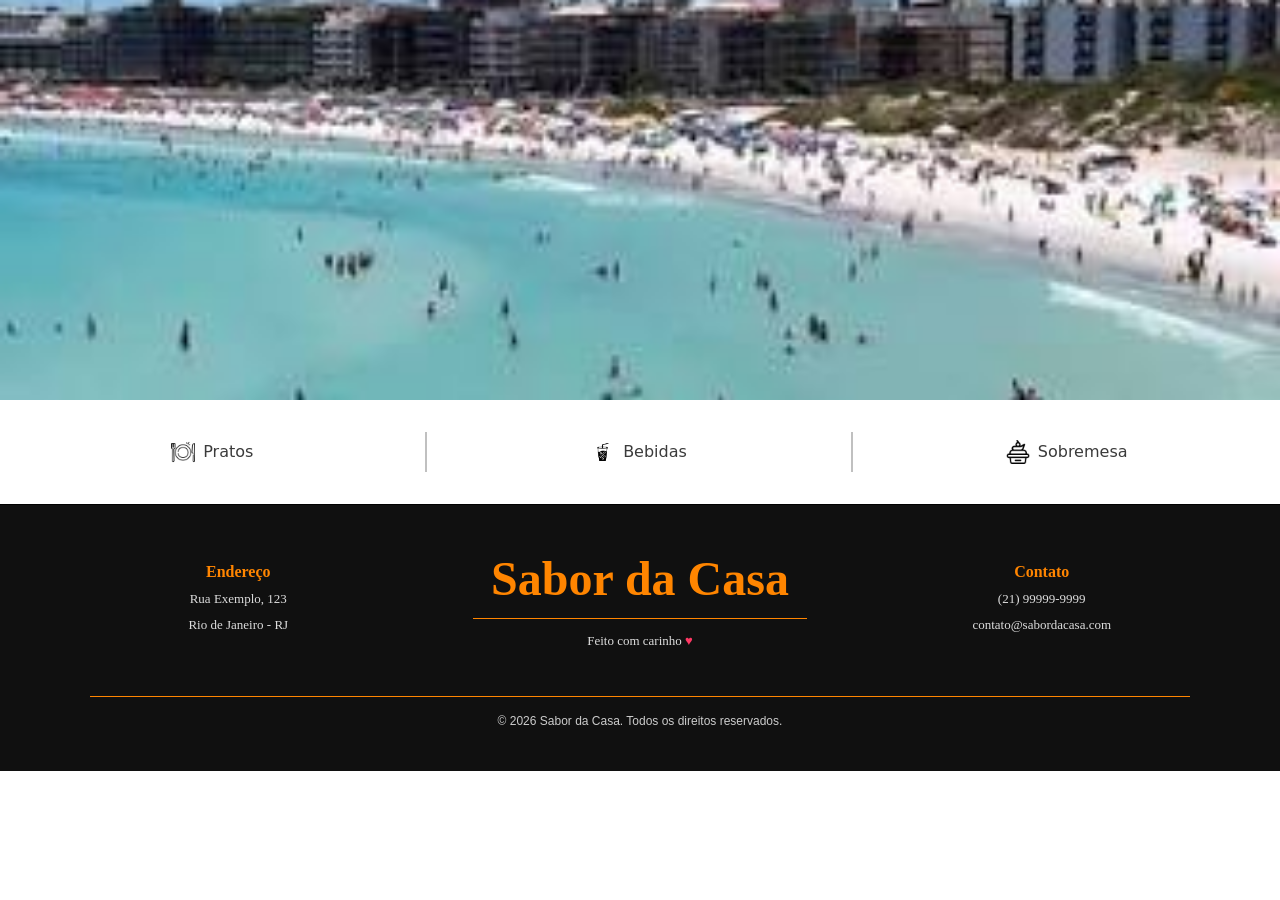
==== index.html @ 8cd800c8 "Pequenas mudanças para juntar o css do KAique" ====
<!DOCTYPE html>
<html lang="pt-br">
<head>
    <meta charset="UTF-8">
    <meta name="viewport" content="width=device-width, initial-scale=1.0">
    <link href="https://cdn.jsdelivr.net/npm/bootstrap@5.2.1/dist/css/bootstrap.min.css" rel="stylesheet" integrity="sha384-iYQeCzEYFbKjA/T2uDLTpkwGzCiq6soy8tYaI1GyVh/UjpbCx/TYkiZhlZB6+fzT" crossorigin="anonymous">
    <link rel="stylesheet" href="style.css">
    
    <title>Document</title>
</head>
<body>
    <header>

    </header>
  <main>
      <div id="carouselExample" class="carousel slide" data-bs-ride="carousel" data-bs-interval="1500">
        <div class="carousel-inner">
          <div class="carousel-item active">
            <img src="Imagens/images (4).jpg" class="d-block w-100" alt="...">
          </div>
          <div class="carousel-item">
            <img src="Imagens/images (5).jpg" class="d-block w-100" alt="...">
          </div>
          <div class="carousel-item">
            <img src="Imagens/images (6).jpg" class="d-block w-100" alt="...">
          </div>
        </div>
      </div>

      <div class="cardapio1">
        <div class="icones-cardapio">
          <img src="Imagens/prato.png" alt="">
          <span>Pratos</span>
        </div>

        <div class="icones-cardapio">
          <img src="Imagens/vecteezy_cold-drink-vector-icon_14734984.png" alt="">
          <span>Bebidas</span>
        </div>

        <div class="icones-cardapio">
          <img src="Imagens/sobremesa.png" alt="">
          <span>
          sobremesa
          </span>
        </div>
      </div>

      
</main>

<footer class="footer">

    <!-- Container que organiza as informações do rodapé -->
    <div class="footer-container">

        <!-- Primeira seção: endereço da empresa -->
        <div class="footer-info">
            <!-- Título da seção -->
            <h3>Endereço</h3>

            <!-- Parágrafo com o endereço -->
            <p>
                Rua Exemplo, 123<br>
                Rio de Janeiro - RJ
            </p>
        </div>

        <!-- Segunda seção: nome e identidade da empresa -->
        <div class="footer-logo">

            <!-- Nome da empresa -->
            <h2>Sabor da Casa</h2>

            <!-- Linha decorativa abaixo do nome -->
            <div class="footer-line"></div>

            <!-- Mensagem de carinho -->
            <p>
                Feito com carinho
                <!-- Ícone de coração -->
                <span class="heart">♥️</span>
            </p>
        </div>

        <!-- Terceira seção: informações de contato -->
        <div class="footer-info">

            <!-- Título da seção -->
            <h3>Contato</h3>

            <!-- Telefone e e-mail -->
            <p>
                (21) 99999-9999<br>
                contato@sabordacasa.com
            </p>
        </div>

    </div>

    <!-- Parte inferior do rodapé: direitos autorais -->
    <div class="footer-bottom">

        <!-- Texto de direitos reservados -->
        <p>
            © 2026 Sabor da Casa. Todos os direitos reservados.
        </p>

    </div>


</footer>
</body>
<script src="https://cdn.jsdelivr.net/npm/bootstrap@5.2.1/dist/js/bootstrap.bundle.min.js" integrity="sha384-u1OknCvxWvY5kfmNBILK2hRnQC3Pr17a+RTT6rIHI7NnikvbZlHgTPOOmMi466C8" crossorigin="anonymous">   



    
</script>
</html>
---- style.css ----
*{
    margin: 0px;
    padding: 0px;
}

/* Toda essa parte trata do carrossel e da barrinha onde tá escrito "bebidas */

#carouselExample{
    max-width: 100%;
    margin: 0 auto;
}

#carouselExample .carousel-item img{
    height: 400px;
    object-fit: cover;
}

.cardapio1{
    display: grid;
    grid-template-columns: repeat(3, 1fr);
    justify-content: center;
    align-items: center;
    margin: 32px auto;
    text-align: center;
    width: 100%;
}

.icones-cardapio {
    color: #3b3b3b;
    text-transform: capitalize;
    cursor: pointer;
    position: relative;
    display: flex;
    align-items: center;    
    gap: 8px; 
    justify-content: center;
    padding: 8px 16px;      
    height: 100%;
} 

        .icones-cardapio:not(:last-child){
            border-right: solid 2px rgba(0, 0, 0, 0.249);
        }

.icones-cardapio img {
    width: 24px;             
    height: 24px;            
    object-fit: contain;  
}

.icones-cardapio:hover{
    /* text-shadow: ; */

    /* Esse é o css dos Cards. Tomei cuidado, talvez existam classes e IDs com o mesmo nome e isso pode zuar o CSS */
        
    /* Aqui começa o footer que foi feito pelo arthur kkkkkk*/
}
footer {
    position: relative;
    z-index: 1;
    text-align: center;
    padding: 1rem;
    background-color: #e5e7eb;
    border-top: 1px solid #000000;
    color: #6b7280;
    font-size: 0.9rem;
}


@media (max-width: 600px) {
    .cabecalho-conteudo {
        flex-direction: column-reverse;
        text-align: center;
    }

    .cabecalho-texto {
        text-align: center;
    }

    .subtitulo {
        justify-content: center;
    }

    #image_da_logo {
        width: 80px;
    }
    
    .cursor-follower {
        display: none;
    }
}

.footer {
    background: #101010;
    color: #fff;
    padding: 45px 7% 25px;
    font-family: 'Poppins', sans-serif;
}


.footer-container {
    max-width: 1500px;
    margin: auto;
    display: grid;
    grid-template-columns: 1fr 1.5fr 1fr;
    align-items: center;
    text-align: center;
    gap: 30px;
    font-family: 'pacifico', cursive;
}


.footer-info h3 {
    color: #ff8500;
    font-size: 16px;
    font-weight: 600;
    margin-bottom: 5px;
    font-family: 'pacifico', cursive;
}

.footer-info p {
    color: #ddd;
    font-size: 13px;
    line-height: 2;
    font-weight: 400;
    font-family: 'pacifico', cursive;
}


.footer-logo h2 {
    font-family: 'Dancing Script', cursive;
    font-size: 48px;
    font-weight: 700;
    color: #ff8500;
    margin-bottom: 10px;
    
}

.footer-line {
    width: 75%;
    height: 1px;
    background: #ff8500;
    margin: 0 auto 12px;
}

.footer-logo p {
    font-size: 13px;
    color: #ddd;
    font-weight: 300;
}

.heart {
    color: #ff3864;
    display: inline-block;
    animation: pulsar 1.3s infinite;
}
/* isso aqui é a animação do coraçãozin */
@keyframes pulsar {
    0%, 100% {
        transform: scale(1);
    }

    50% {
        transform: scale(1.3);
    }
}

.footer-bottom {
    max-width: 1500px;
    margin: 30px auto 0;
    padding-top: 15px;
    border-top: 1px solid #ff8500;
    text-align: center;
}

.footer-bottom p {
    color: #ccc;
    font-size: 12px;
    font-weight: 300;
}
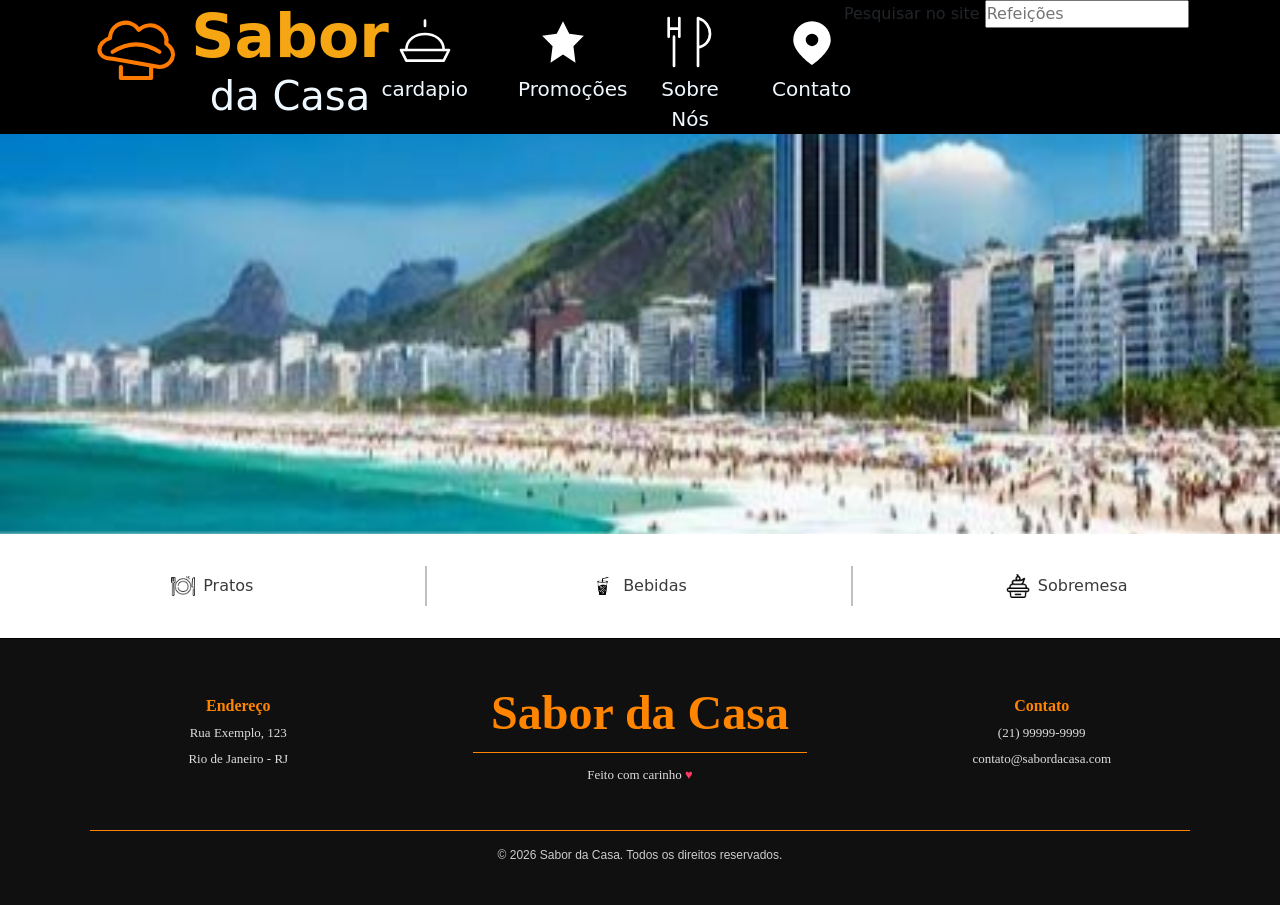
==== commit fb378fc0: "alterações para juntar o Header Essas alterações são com relação ao header do site." ====
--- a/index.html
+++ b/index.html
@@ -9,8 +9,76 @@
     <title>Document</title>
 </head>
 <body>
-    <header>
+  <header id="cabecalho">
+    <div id="logo">
 
+        <svg class="logo-icon" viewBox="0 0 64 64" width="64" height="64"
+        fill="none" stroke="#FF7B00" stroke-width="3" 
+        stroke-linecap="round" stroke-linejoin="round" 
+        style="background: #000000; display: inline-block; vertical-align: middle;">
+   
+       <!-- Copa do chapéu -->
+       <path d="M 15,34 
+                C 2,34 3,22 13,19
+                C 14,7 28,4 34,13
+                C 43,5 56,13 54,23
+                C 64,30 57,40 49,40 
+                Z"/>
+   
+       <!-- Curva interna -->
+       <path d="M 15,29 Q 32,18 49,29"/>
+       
+       <!-- Base inferior -->
+       <path d="M 21,40 V 48 H 43 V 40"/>
+   </svg>
+   
+          
+        <h1><strong>Sabor</strong> <br> da Casa</h1>
+    </div>
+        <nav>
+            <a href="#">
+                    <svg viewBox="0 0 24 24" width="64" height="64" fill="none"
+                    stroke="#FFf" stroke-width="1" stroke-linecap="round" stroke-linejoin="round"
+                    style="display: inline-block; vertical-align: middle;">
+                    <!-- Base da tampa -->
+                    <path d="M3 15H21L19 19H5Z"/>
+                    <!-- Cúpula redonda -->
+                    <path d="M5 15C5 7 19 7 19 15"/>
+                    <!-- Puxador superior -->
+                    <path d="M12 4V6"/>
+                </svg>
+                cardapio
+            </a>
+            <a href="#">
+                <svg viewBox="0 0 24 24" width="50" height="64" fill="#FFf">
+                    <path d="M12 2L15 8L22 9L17 14L18 22L12 18L6 22L7 14L2 9L9 8Z"/>
+                </svg>
+                    Promoções
+            </a>
+            <a href="#">
+                <svg viewBox="0 0 24 24" width="64" height="64" fill="none"
+     stroke="#FFf" stroke-width="1" stroke-linecap="round" stroke-linejoin="round"
+     style="display: inline-block; vertical-align: middle;">
+    <!-- Garfo -->
+    <path d="M4 3V10M8 3V10M4 7H8M6 10V21"/>
+    <!-- Faca -->
+    <path d="M15 3V21M15 3C21 5 21 13 15 14"/>
+</svg>
+            Sobre Nós
+            </a>
+            <a href="#">
+                <svg viewBox="0 0 24 24" width="50" height="64" fill="#FFf">
+                    <path d="M12 2C7 2 3 6 3 11C3 17 12 23 12 23S21 17 21 11C21 6 17 2 12 2ZM12 14A3 3 0 1 1 12 8A3 3 0 0 1 12 14Z"/>
+                </svg>
+                Contato
+            </a>
+        </nav>
+
+        <form action="/buscar" method="GET" class="search-form">
+            <label for="search-input" class="sr-only">Pesquisar no site</label>
+            <input type="search" id="search-input" name="q" placeholder="Refeições">
+          </form>
+          
     </header>
   <main>
       <div id="carouselExample" class="carousel slide" data-bs-ride="carousel" data-bs-interval="1500">
--- a/style.css
+++ b/style.css
@@ -3,7 +3,53 @@
     padding: 0px;
 }
 
-/* Toda essa parte trata do carrossel e da barrinha onde tá escrito "bebidas */
+/* Esse trecho trata do header */
+#cabecalho{
+    display: flex;
+    justify-content: space-around;
+    background-color: black;
+}
+
+#logo{
+    display: flex;
+    text-align: center;
+}
+
+.logo-icon{
+    width: 100px;
+    height: 100px;
+    padding-top: 12px;
+    padding-right: 10px;
+}
+
+h1{
+    color: aliceblue;
+}
+
+a{
+    text-decoration: none;
+    color: aliceblue;
+    font-weight: 400;
+    font-size: 20px;
+}
+
+strong{
+    font-weight: 800;
+    font-size: 60px;
+    color: rgb(246, 166, 18);
+}
+nav{
+    display: flex;
+    text-align: center;
+    justify-content: center;
+    gap: 50px;
+    padding-top: 10px;
+}
+nav, a, img{
+    width: 90px;
+}
+
+/* Toda essa parte trata do carrossel e da barrinha onde tá escrito "bebidas" e etc. */
 
 #carouselExample{
     max-width: 100%;
@@ -51,7 +97,7 @@
 .icones-cardapio:hover{
     /* text-shadow: ; */
 
-    /* Esse é o css dos Cards. Tomei cuidado, talvez existam classes e IDs com o mesmo nome e isso pode zuar o CSS */
+  
         
     /* Aqui começa o footer que foi feito pelo arthur kkkkkk*/
 }
@@ -67,28 +113,7 @@
 }
 
 
-@media (max-width: 600px) {
-    .cabecalho-conteudo {
-        flex-direction: column-reverse;
-        text-align: center;
-    }
-
-    .cabecalho-texto {
-        text-align: center;
-    }
-
-    .subtitulo {
-        justify-content: center;
-    }
-
-    #image_da_logo {
-        width: 80px;
-    }
-    
-    .cursor-follower {
-        display: none;
-    }
-}
+/*  */
 
 .footer {
     background: #101010;
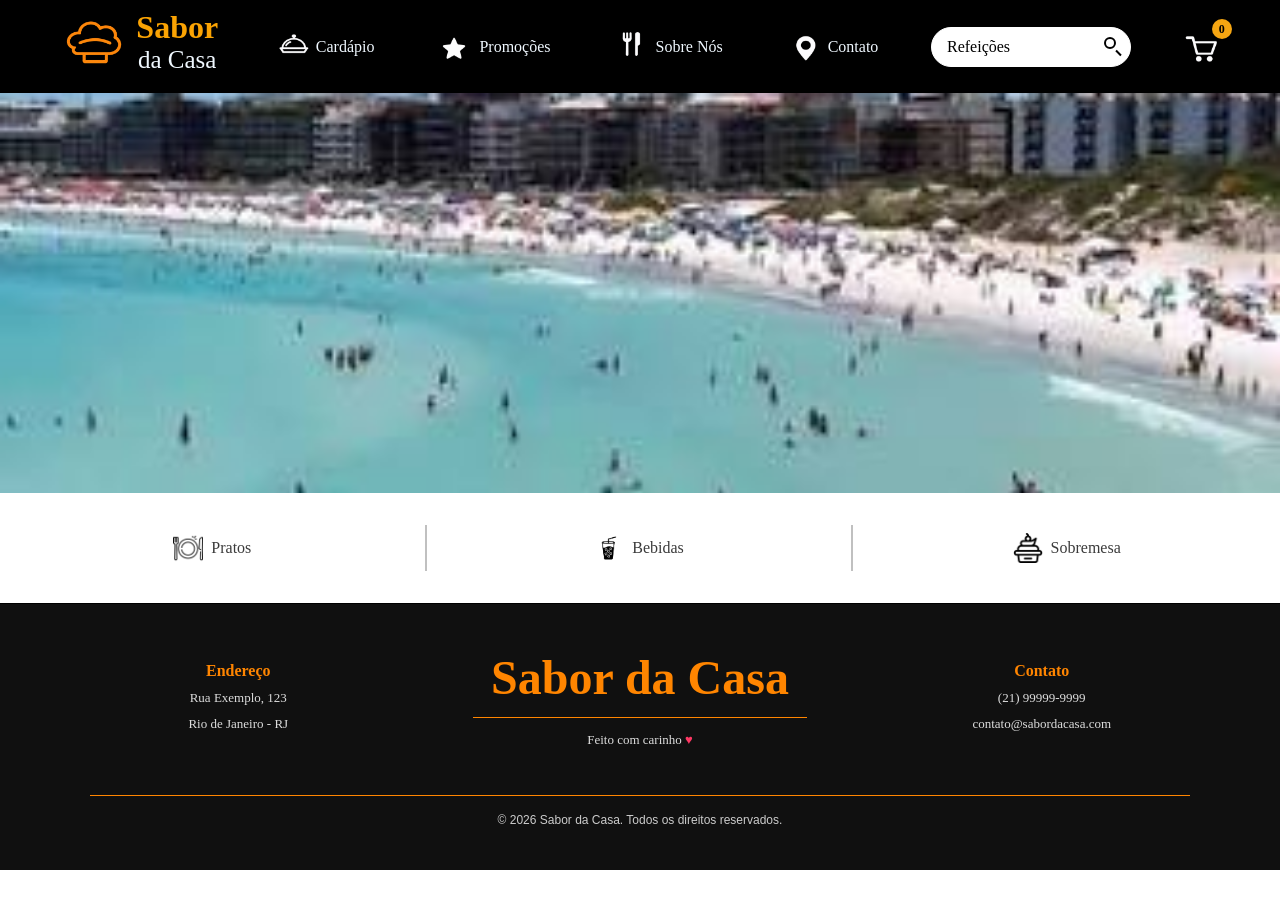
==== commit 989161d5: "Adaptando o Header para a página principal. o Header foi adaptado, porém o footer teve algum problem" ====
--- a/index.html
+++ b/index.html
@@ -5,80 +5,80 @@
     <meta name="viewport" content="width=device-width, initial-scale=1.0">
     <link href="https://cdn.jsdelivr.net/npm/bootstrap@5.2.1/dist/css/bootstrap.min.css" rel="stylesheet" integrity="sha384-iYQeCzEYFbKjA/T2uDLTpkwGzCiq6soy8tYaI1GyVh/UjpbCx/TYkiZhlZB6+fzT" crossorigin="anonymous">
     <link rel="stylesheet" href="style.css">
+
     
     <title>Document</title>
 </head>
 <body>
-  <header id="cabecalho">
-    <div id="logo">
+   <header id="cabecalho">
 
-        <svg class="logo-icon" viewBox="0 0 64 64" width="64" height="64"
-        fill="none" stroke="#FF7B00" stroke-width="3" 
-        stroke-linecap="round" stroke-linejoin="round" 
-        style="background: #000000; display: inline-block; vertical-align: middle;">
-   
-       <!-- Copa do chapéu -->
-       <path d="M 15,34 
-                C 2,34 3,22 13,19
-                C 14,7 28,4 34,13
-                C 43,5 56,13 54,23
-                C 64,30 57,40 49,40 
-                Z"/>
-   
-       <!-- Curva interna -->
-       <path d="M 15,29 Q 32,18 49,29"/>
-       
-       <!-- Base inferior -->
-       <path d="M 21,40 V 48 H 43 V 40"/>
-   </svg>
-   
-          
-        <h1><strong>Sabor</strong> <br> da Casa</h1>
-    </div>
+        <!-- LOGO -->
+        <div id="logo">
+
+            <img class="logo-icon" src="Imagens/05_chapeu_de_cozinha.png" alt="">
+
+            <h1>
+                <strong>Sabor</strong>
+                <br>
+                da Casa
+            </h1>
+
+        </div>
+
+
+        <!-- MENU -->
         <nav>
+
             <a href="#">
-                    <svg viewBox="0 0 24 24" width="64" height="64" fill="none"
-                    stroke="#FFf" stroke-width="1" stroke-linecap="round" stroke-linejoin="round"
-                    style="display: inline-block; vertical-align: middle;">
-                    <!-- Base da tampa -->
-                    <path d="M3 15H21L19 19H5Z"/>
-                    <!-- Cúpula redonda -->
-                    <path d="M5 15C5 7 19 7 19 15"/>
-                    <!-- Puxador superior -->
-                    <path d="M12 4V6"/>
-                </svg>
-                cardapio
+                <img src="Imagens/04_cardapio.png" alt="">
+                <span>Cardápio</span>
             </a>
+
             <a href="#">
-                <svg viewBox="0 0 24 24" width="50" height="64" fill="#FFf">
-                    <path d="M12 2L15 8L22 9L17 14L18 22L12 18L6 22L7 14L2 9L9 8Z"/>
-                </svg>
-                    Promoções
+                <img src="Imagens/02_promocoes_estrela.png" alt="">
+                <span>Promoções</span>
             </a>
+
             <a href="#">
-                <svg viewBox="0 0 24 24" width="64" height="64" fill="none"
-     stroke="#FFf" stroke-width="1" stroke-linecap="round" stroke-linejoin="round"
-     style="display: inline-block; vertical-align: middle;">
-    <!-- Garfo -->
-    <path d="M4 3V10M8 3V10M4 7H8M6 10V21"/>
-    <!-- Faca -->
-    <path d="M15 3V21M15 3C21 5 21 13 15 14"/>
-</svg>
-            Sobre Nós
+                <img src="Imagens/06_sobre_nos_talheres.png" alt="">
+                <span>Sobre Nós</span>
             </a>
+
             <a href="#">
-                <svg viewBox="0 0 24 24" width="50" height="64" fill="#FFf">
-                    <path d="M12 2C7 2 3 6 3 11C3 17 12 23 12 23S21 17 21 11C21 6 17 2 12 2ZM12 14A3 3 0 1 1 12 8A3 3 0 0 1 12 14Z"/>
-                </svg>
-                Contato
+                <img src="Imagens/01_contato_localizacao.png" alt="">
+                <span>Contato</span>
             </a>
+
         </nav>
 
         <form action="/buscar" method="GET" class="search-form">
-            <label for="search-input" class="sr-only">Pesquisar no site</label>
-            <input type="search" id="search-input" name="q" placeholder="Refeições">
-          </form>
-          
+
+            <label for="search-input" class="sr-only">
+                Pesquisar no site
+            </label>
+
+            <input
+                type="search"
+                id="search-input"
+                name="q"
+                placeholder="Refeições"
+            >
+
+        </form>
+        
+        <!-- CARRINHO + PESQUISA -->
+        <div class="acoes">
+
+            <a id="carrinho" href="#">
+
+                <img src="Imagens/03_carrinho.png" alt="" width="40px">
+
+                <span id="contador-carrinho">0</span>
+
+            </a>
+
+        </div>
+
     </header>
   <main>
       <div id="carouselExample" class="carousel slide" data-bs-ride="carousel" data-bs-interval="1500">
--- a/style.css
+++ b/style.css
@@ -1,52 +1,238 @@
-*{
-    margin: 0px;
-    padding: 0px;
-}
-
-/* Esse trecho trata do header */
-#cabecalho{
-    display: flex;
+*, *::before, *::after {
+    margin: 0;
+    padding: 0;
+    box-sizing: border-box;
+}
+
+
+/* =========================
+   CABEÇALHO
+========================= */
+
+#cabecalho {
+    display: flex;
+    align-items: center;
     justify-content: space-around;
     background-color: black;
-}
-
-#logo{
-    display: flex;
+    font-family: Georgia, 'Times New Roman', Times, serif;
+    padding: 10px 30px;
+}
+ 
+
+/* =========================
+   LOGO
+========================= */
+
+#logo {
+    display: flex;
+    align-items: center;
     text-align: center;
 }
 
-.logo-icon{
-    width: 100px;
-    height: 100px;
-    padding-top: 12px;
-    padding-right: 10px;
-}
-
-h1{
+.logo-icon {
+    width: 70px;
+    height: 70px;
+
+    object-fit: contain;
+
+    margin-right: 10px;
+}
+
+h1 {
     color: aliceblue;
-}
-
-a{
+    font-size: 25px;
+    font-family: Georgia, 'Times New Roman', Times, serif, 'Arial Narrow', Arial, sans-serif
+}
+
+#logo strong {
+    font-weight: 800;
+    font-size: 32px; /* Reduza de 40px para 30px-32px se ainda achar muito alto */
+    color: rgb(250, 163, 3);
+    line-height: 1.1;
+    
+}
+
+
+/* =========================
+   MENU
+========================= */
+
+nav {
+    display: flex;
+    align-items: center;
+    gap: 60px;
+}
+
+nav a {
+    display: flex;
+    align-items: center;
     text-decoration: none;
     color: aliceblue;
     font-weight: 400;
-    font-size: 20px;
-}
-
-strong{
-    font-weight: 800;
-    font-size: 60px;
+    font-size: 16px;
+    gap: 5px;
+}
+
+nav a img {
+    width: 40px;
+    height: 40px;
+    object-fit: contain;
+}
+
+nav a {
+    position: relative;
+    transition: 0.3s ease;
+}
+
+nav a::after {
+    content: "";
+
+    position: absolute;
+
+    left: 0;
+    bottom: -8px;
+
+    width: 0;
+    height: 2px;
+
+    background-color: rgb(246, 166, 18);
+
+    transition: 0.3s ease;
+}
+
+nav a:hover {
     color: rgb(246, 166, 18);
 }
-nav{
-    display: flex;
-    text-align: center;
+
+nav a:hover::after {
+    width: 100%;
+}
+
+/* =========================
+   CARRINHO + PESQUISA
+========================= */
+
+.acoes {
+    display: flex;
+    align-items: center;
+    gap: 10px;
+}
+
+
+/* =========================
+   CARRINHO
+========================= */
+
+#carrinho {
+    position: relative;
+    display: flex;
+    align-items: center;
+}
+
+#carrinho img {
+    width: 40px;
+    height: 40px;
+
+    object-fit: contain;
+}
+
+
+/* =========================
+   CONTADOR DO CARRINHO
+========================= */
+
+#contador-carrinho {
+    position: absolute;
+    top: -8px;
+    right: -8px;
+    width: 20px;
+    height: 20px;
+    background-color: rgb(246, 166, 18);
+    color: black;
+    border-radius: 50%;
+    display: flex;
+    align-items: center;
     justify-content: center;
-    gap: 50px;
-    padding-top: 10px;
-}
-nav, a, img{
-    width: 90px;
+    font-size: 12px;
+    font-weight: bold;
+}
+
+.sr-only {
+    position: absolute;
+    width: 1px;
+    height: 1px;
+    padding: 0;
+    margin: -1px;
+    overflow: hidden;
+    clip: rect(0, 0, 0, 0);
+    white-space: nowrap;
+    border: 0;
+}
+
+/* =========================
+   BARRA DE PESQUISA
+========================= */
+
+.search-form {
+    position: relative;
+
+    display: flex;
+    align-items: center;
+}
+
+.search-form input {
+    width: 200px;
+    height: 40px;
+    padding: 10px 40px 10px 15px;
+    border-radius: 20px;
+    border: 1px solid rgb(255, 255, 255);
+    background-color: white;
+    color: rgb(0, 0, 0);
+    outline: none;
+}
+
+.search-form input::placeholder {
+    color: rgb(0, 0, 0);
+}
+
+
+/* =========================
+   LUPA
+========================= */
+
+.search-form::after {
+    content: "";
+
+    position: absolute;
+
+    width: 12px;
+    height: 12px;
+
+    border: 2px solid rgb(0, 0, 0);
+
+    border-radius: 50%;
+
+    right: 15px;
+    top: 10px;
+}
+
+
+/* Cabo da lupa */
+
+.search-form::before {
+    content: "";
+
+    position: absolute;
+
+    width: 7px;
+    height: 2px;
+
+    background-color: rgb(0, 0, 0);
+
+    transform: rotate(45deg);
+
+    right: 9px;
+    top: 25px;
 }
 
 /* Toda essa parte trata do carrossel e da barrinha onde tá escrito "bebidas" e etc. */
@@ -82,25 +268,47 @@
     justify-content: center;
     padding: 8px 16px;      
     height: 100%;
+    font-family: Georgia, 'Times New Roman', Times, serif;
+    transition: all 0.3s ease;
+  
 } 
+
+
 
         .icones-cardapio:not(:last-child){
             border-right: solid 2px rgba(0, 0, 0, 0.249);
         }
 
 .icones-cardapio img {
-    width: 24px;             
-    height: 24px;            
+    width: 30px;             
+    height: 30px;            
     object-fit: contain;  
 }
 
-.icones-cardapio:hover{
-    /* text-shadow: ; */
-
+.icones-cardapio::after {
+    content: "";
+
+    position: absolute;
+
+    left: 0;
+    bottom: -8px;
+
+    width: 0;
+    height: 2px;
+
+    background-color: rgb(246, 166, 18);
+
+    transition: 0.3s ease;
+}
+
+.icones-cardapio:hover::after{
+    width: 100%;
   
-        
+
+  
+}        
     /* Aqui começa o footer que foi feito pelo arthur kkkkkk*/
-}
+
 footer {
     position: relative;
     z-index: 1;
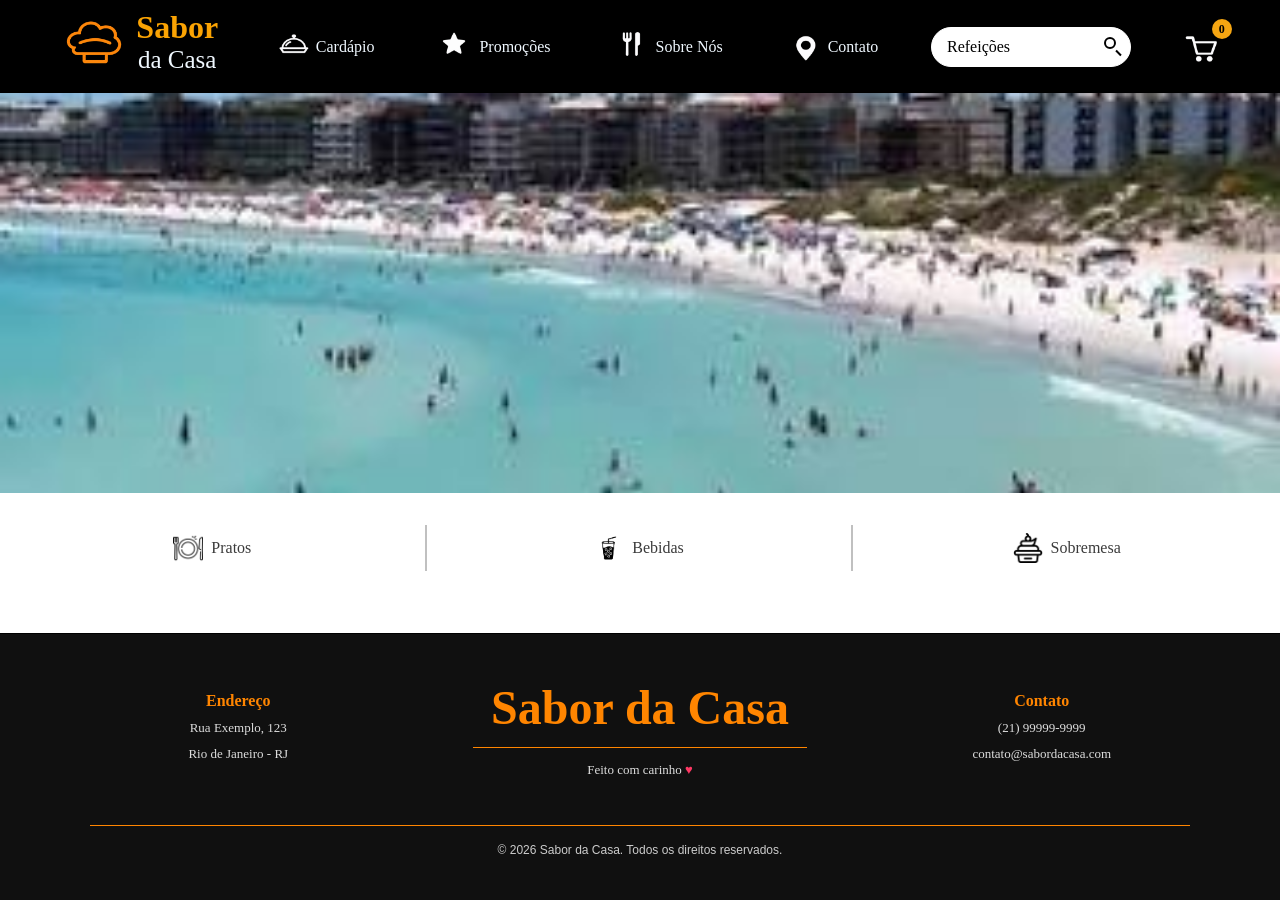
==== commit d331849d: "Mudanças de fontes e resposnividade do header Fiz algumas mudanças mas principalmente tentei deixar " ====
--- a/index.html
+++ b/index.html
@@ -1,16 +1,19 @@
 <!DOCTYPE html>
 <html lang="pt-br">
+
 <head>
     <meta charset="UTF-8">
     <meta name="viewport" content="width=device-width, initial-scale=1.0">
-    <link href="https://cdn.jsdelivr.net/npm/bootstrap@5.2.1/dist/css/bootstrap.min.css" rel="stylesheet" integrity="sha384-iYQeCzEYFbKjA/T2uDLTpkwGzCiq6soy8tYaI1GyVh/UjpbCx/TYkiZhlZB6+fzT" crossorigin="anonymous">
+    <link href="https://cdn.jsdelivr.net/npm/bootstrap@5.2.1/dist/css/bootstrap.min.css" rel="stylesheet"
+        integrity="sha384-iYQeCzEYFbKjA/T2uDLTpkwGzCiq6soy8tYaI1GyVh/UjpbCx/TYkiZhlZB6+fzT" crossorigin="anonymous">
     <link rel="stylesheet" href="style.css">
 
-    
+
     <title>Document</title>
 </head>
+
 <body>
-   <header id="cabecalho">
+    <header id="cabecalho">
 
         <!-- LOGO -->
         <div id="logo">
@@ -35,7 +38,7 @@
             </a>
 
             <a href="#">
-                <img src="Imagens/02_promocoes_estrela.png" alt="">
+                <img class="icone-estrela" src="Imagens/02_promocoes_estrela.png" alt="">
                 <span>Promoções</span>
             </a>
 
@@ -57,15 +60,10 @@
                 Pesquisar no site
             </label>
 
-            <input
-                type="search"
-                id="search-input"
-                name="q"
-                placeholder="Refeições"
-            >
+            <input type="search" id="search-input" name="q" placeholder="Refeições">
 
         </form>
-        
+
         <!-- CARRINHO + PESQUISA -->
         <div class="acoes">
 
@@ -80,109 +78,111 @@
         </div>
 
     </header>
-  <main>
-      <div id="carouselExample" class="carousel slide" data-bs-ride="carousel" data-bs-interval="1500">
-        <div class="carousel-inner">
-          <div class="carousel-item active">
-            <img src="Imagens/images (4).jpg" class="d-block w-100" alt="...">
-          </div>
-          <div class="carousel-item">
-            <img src="Imagens/images (5).jpg" class="d-block w-100" alt="...">
-          </div>
-          <div class="carousel-item">
-            <img src="Imagens/images (6).jpg" class="d-block w-100" alt="...">
-          </div>
-        </div>
-      </div>
-
-      <div class="cardapio1">
-        <div class="icones-cardapio">
-          <img src="Imagens/prato.png" alt="">
-          <span>Pratos</span>
+    <main>
+        <div id="carouselExample" class="carousel slide" data-bs-ride="carousel" data-bs-interval="1500">
+            <div class="carousel-inner">
+                <div class="carousel-item active">
+                    <img src="Imagens/images (4).jpg" class="d-block w-100" alt="...">
+                </div>
+                <div class="carousel-item">
+                    <img src="Imagens/images (5).jpg" class="d-block w-100" alt="...">
+                </div>
+                <div class="carousel-item">
+                    <img src="Imagens/images (6).jpg" class="d-block w-100" alt="...">
+                </div>
+            </div>
         </div>
 
-        <div class="icones-cardapio">
-          <img src="Imagens/vecteezy_cold-drink-vector-icon_14734984.png" alt="">
-          <span>Bebidas</span>
+        <div class="cardapio1">
+            <div class="icones-cardapio">
+                <img src="Imagens/prato.png" alt="">
+                <span>Pratos</span>
+            </div>
+
+            <div class="icones-cardapio">
+                <img src="Imagens/vecteezy_cold-drink-vector-icon_14734984.png" alt="">
+                <span>Bebidas</span>
+            </div>
+
+            <div class="icones-cardapio">
+                <img src="Imagens/sobremesa.png" alt="">
+                <span>
+                    sobremesa
+                </span>
+            </div>
         </div>
 
-        <div class="icones-cardapio">
-          <img src="Imagens/sobremesa.png" alt="">
-          <span>
-          sobremesa
-          </span>
-        </div>
-      </div>
 
-      
-</main>
+    </main>
 
-<footer class="footer">
+    <footer class="footer">
 
-    <!-- Container que organiza as informações do rodapé -->
-    <div class="footer-container">
+        <!-- Container que organiza as informações do rodapé -->
+        <div class="footer-container">
 
-        <!-- Primeira seção: endereço da empresa -->
-        <div class="footer-info">
-            <!-- Título da seção -->
-            <h3>Endereço</h3>
+            <!-- Primeira seção: endereço da empresa -->
+            <div class="footer-info">
+                <!-- Título da seção -->
+                <h3>Endereço</h3>
 
-            <!-- Parágrafo com o endereço -->
-            <p>
-                Rua Exemplo, 123<br>
-                Rio de Janeiro - RJ
-            </p>
+                <!-- Parágrafo com o endereço -->
+                <p>
+                    Rua Exemplo, 123<br>
+                    Rio de Janeiro - RJ
+                </p>
+            </div>
+
+            <!-- Segunda seção: nome e identidade da empresa -->
+            <div class="footer-logo">
+
+                <!-- Nome da empresa -->
+                <h2>Sabor da Casa</h2>
+
+                <!-- Linha decorativa abaixo do nome -->
+                <div class="footer-line"></div>
+
+                <!-- Mensagem de carinho -->
+                <p>
+                    Feito com carinho
+                    <!-- Ícone de coração -->
+                    <span class="heart">♥️</span>
+                </p>
+            </div>
+
+            <!-- Terceira seção: informações de contato -->
+            <div class="footer-info">
+
+                <!-- Título da seção -->
+                <h3>Contato</h3>
+
+                <!-- Telefone e e-mail -->
+                <p>
+                    (21) 99999-9999<br>
+                    contato@sabordacasa.com
+                </p>
+            </div>
+
         </div>
 
-        <!-- Segunda seção: nome e identidade da empresa -->
-        <div class="footer-logo">
+        <!-- Parte inferior do rodapé: direitos autorais -->
+        <div class="footer-bottom">
 
-            <!-- Nome da empresa -->
-            <h2>Sabor da Casa</h2>
+            <!-- Texto de direitos reservados -->
+            <p>
+                © 2026 Sabor da Casa. Todos os direitos reservados.
+            </p>
 
-            <!-- Linha decorativa abaixo do nome -->
-            <div class="footer-line"></div>
-
-            <!-- Mensagem de carinho -->
-            <p>
-                Feito com carinho
-                <!-- Ícone de coração -->
-                <span class="heart">♥️</span>
-            </p>
         </div>
 
-        <!-- Terceira seção: informações de contato -->
-        <div class="footer-info">
 
-            <!-- Título da seção -->
-            <h3>Contato</h3>
-
-            <!-- Telefone e e-mail -->
-            <p>
-                (21) 99999-9999<br>
-                contato@sabordacasa.com
-            </p>
-        </div>
-
-    </div>
-
-    <!-- Parte inferior do rodapé: direitos autorais -->
-    <div class="footer-bottom">
-
-        <!-- Texto de direitos reservados -->
-        <p>
-            © 2026 Sabor da Casa. Todos os direitos reservados.
-        </p>
-
-    </div>
-
-
-</footer>
+    </footer>
 </body>
-<script src="https://cdn.jsdelivr.net/npm/bootstrap@5.2.1/dist/js/bootstrap.bundle.min.js" integrity="sha384-u1OknCvxWvY5kfmNBILK2hRnQC3Pr17a+RTT6rIHI7NnikvbZlHgTPOOmMi466C8" crossorigin="anonymous">   
+<script src="https://cdn.jsdelivr.net/npm/bootstrap@5.2.1/dist/js/bootstrap.bundle.min.js"
+    integrity="sha384-u1OknCvxWvY5kfmNBILK2hRnQC3Pr17a+RTT6rIHI7NnikvbZlHgTPOOmMi466C8" crossorigin="anonymous">
 
 
 
-    
-</script>
+
+    </script>
+
 </html>
--- a/style.css
+++ b/style.css
@@ -1,7 +1,16 @@
-*, *::before, *::after {
+*,
+*::before,
+*::after {
     margin: 0;
     padding: 0;
     box-sizing: border-box;
+}
+
+body {
+    display: flex;
+    flex-direction: column;
+    height: 100%;
+    min-height: 100vh;
 }
 
 
@@ -17,7 +26,7 @@
     font-family: Georgia, 'Times New Roman', Times, serif;
     padding: 10px 30px;
 }
- 
+
 
 /* =========================
    LOGO
@@ -46,10 +55,15 @@
 
 #logo strong {
     font-weight: 800;
-    font-size: 32px; /* Reduza de 40px para 30px-32px se ainda achar muito alto */
+    font-size: 32px;
+    /* Reduza de 40px para 30px-32px se ainda achar muito alto */
     color: rgb(250, 163, 3);
     line-height: 1.1;
-    
+
+}
+
+.icone-estrela{
+    transform: translateY(-5px);
 }
 
 
@@ -235,19 +249,147 @@
     top: 25px;
 }
 
+/* ============================
+        Responsividade
+================================ */
+/* ===================================================
+   RESPONSIVIDADE (LOGO CENTRALIZADO + BUSCA COMPACTA)
+=================================================== */
+
+@media (max-width: 768px) {
+    #cabecalho {
+        flex-direction: column; /* Empilha os blocos verticalmente */
+        align-items: center;    /* Centraliza tudo na tela */
+        padding: 15px 16px;
+        gap: 16px;
+    }
+
+    /* 1. LOGO CENTRALIZADO NO TOPO */
+    #logo {
+        display: flex;
+        align-items: center;
+        justify-content: center;
+        width: 100%;
+        text-align: center;
+    }
+
+    .logo-icon {
+        width: 52px;
+        height: 52px;
+        margin-right: 10px;
+    }
+
+    h1 {
+        font-size: 20px;
+        margin: 0;
+        line-height: 1.1;
+    }
+
+    #logo strong {
+        font-size: 26px;
+    }
+
+    /* 2. ÁREA DE PESQUISA COMPACTA + CARRINHO */
+    .acoes {
+        display: flex;
+        align-items: center;
+        justify-content: center;
+        gap: 12px;
+        width: 100%;
+    }
+
+    .search-form {
+        display: flex;
+        align-items: center;
+        margin: 0;
+    }
+
+    /* Barra de pesquisa bem mais fina e compacta */
+    .search-form input {
+        width: 150px;           /* Tamanho reduzido para não pesar */
+        height: 34px;           /* Altura mais discreta */
+        padding: 6px 32px 6px 12px;
+        font-size: 13px;
+        border-radius: 17px;
+    }
+
+    /* Ajuste fino da posição da lupa */
+    .search-form::after {
+        width: 10px;
+        height: 10px;
+        top: 11px;
+        right: 12px;
+    }
+
+    .search-form::before {
+        width: 6px;
+        top: 22px;
+        right: 8px;
+    }
+
+    #carrinho img {
+        width: 32px;
+        height: 32px;
+    }
+
+    #contador-carrinho {
+        width: 17px;
+        height: 17px;
+        font-size: 10px;
+        top: -6px;
+        right: -6px;
+    }
+
+    /* 3. MENU DE NAVEGAÇÃO ABAIXO */
+    nav {
+        width: 100%;
+        justify-content: space-around;
+        gap: 10px;
+        padding-top: 12px;
+        border-top: 1px solid rgba(255, 255, 255, 0.12); /* Linha divisória sutil */
+    }
+
+    nav a {
+        font-size: 13px;
+        flex-direction: column; /* Ícone em cima, texto embaixo */
+        gap: 4px;
+    }
+
+    nav a img {
+        width: 24px;
+        height: 24px;
+    }
+
+    .icone-estrela {
+        transform: none; /* Reseta o deslocamento no celular */
+    }
+}
+
+/* Telas bem estreitas (celulares menores) */
+@media (max-width: 380px) {
+    .search-form input {
+        width: 130px; /* Redução extra para caber com folga */
+    }
+
+    nav a {
+        font-size: 12px;
+    }
+}
+
+
 /* Toda essa parte trata do carrossel e da barrinha onde tá escrito "bebidas" e etc. */
 
-#carouselExample{
+#carouselExample {
     max-width: 100%;
     margin: 0 auto;
 }
 
-#carouselExample .carousel-item img{
+#carouselExample .carousel-item img {
     height: 400px;
     object-fit: cover;
 }
 
-.cardapio1{
+.cardapio1 {
     display: grid;
     grid-template-columns: repeat(3, 1fr);
     justify-content: center;
@@ -263,26 +405,26 @@
     cursor: pointer;
     position: relative;
     display: flex;
-    align-items: center;    
-    gap: 8px; 
+    align-items: center;
+    gap: 8px;
     justify-content: center;
-    padding: 8px 16px;      
+    padding: 8px 16px;
     height: 100%;
     font-family: Georgia, 'Times New Roman', Times, serif;
     transition: all 0.3s ease;
-  
-} 
-
-
-
-        .icones-cardapio:not(:last-child){
-            border-right: solid 2px rgba(0, 0, 0, 0.249);
-        }
+
+}
+
+
+
+.icones-cardapio:not(:last-child) {
+    border-right: solid 2px rgba(0, 0, 0, 0.249);
+}
 
 .icones-cardapio img {
-    width: 30px;             
-    height: 30px;            
-    object-fit: contain;  
+    width: 30px;
+    height: 30px;
+    object-fit: contain;
 }
 
 .icones-cardapio::after {
@@ -301,13 +443,14 @@
     transition: 0.3s ease;
 }
 
-.icones-cardapio:hover::after{
+.icones-cardapio:hover::after {
     width: 100%;
-  
-
-  
-}        
-    /* Aqui começa o footer que foi feito pelo arthur kkkkkk*/
+
+
+
+}
+
+/* Aqui começa o footer que foi feito pelo arthur kkkkkk*/
 
 footer {
     position: relative;
@@ -318,10 +461,12 @@
     border-top: 1px solid #000000;
     color: #6b7280;
     font-size: 0.9rem;
+    margin-top: auto;
 }
 
 
 /*  */
+
 
 .footer {
     background: #101010;
@@ -366,7 +511,7 @@
     font-weight: 700;
     color: #ff8500;
     margin-bottom: 10px;
-    
+
 }
 
 .footer-line {
@@ -387,9 +532,12 @@
     display: inline-block;
     animation: pulsar 1.3s infinite;
 }
+
 /* isso aqui é a animação do coraçãozin */
 @keyframes pulsar {
-    0%, 100% {
+
+    0%,
+    100% {
         transform: scale(1);
     }
 
@@ -410,7 +558,4 @@
     color: #ccc;
     font-size: 12px;
     font-weight: 300;
-}
-
-
-
+}
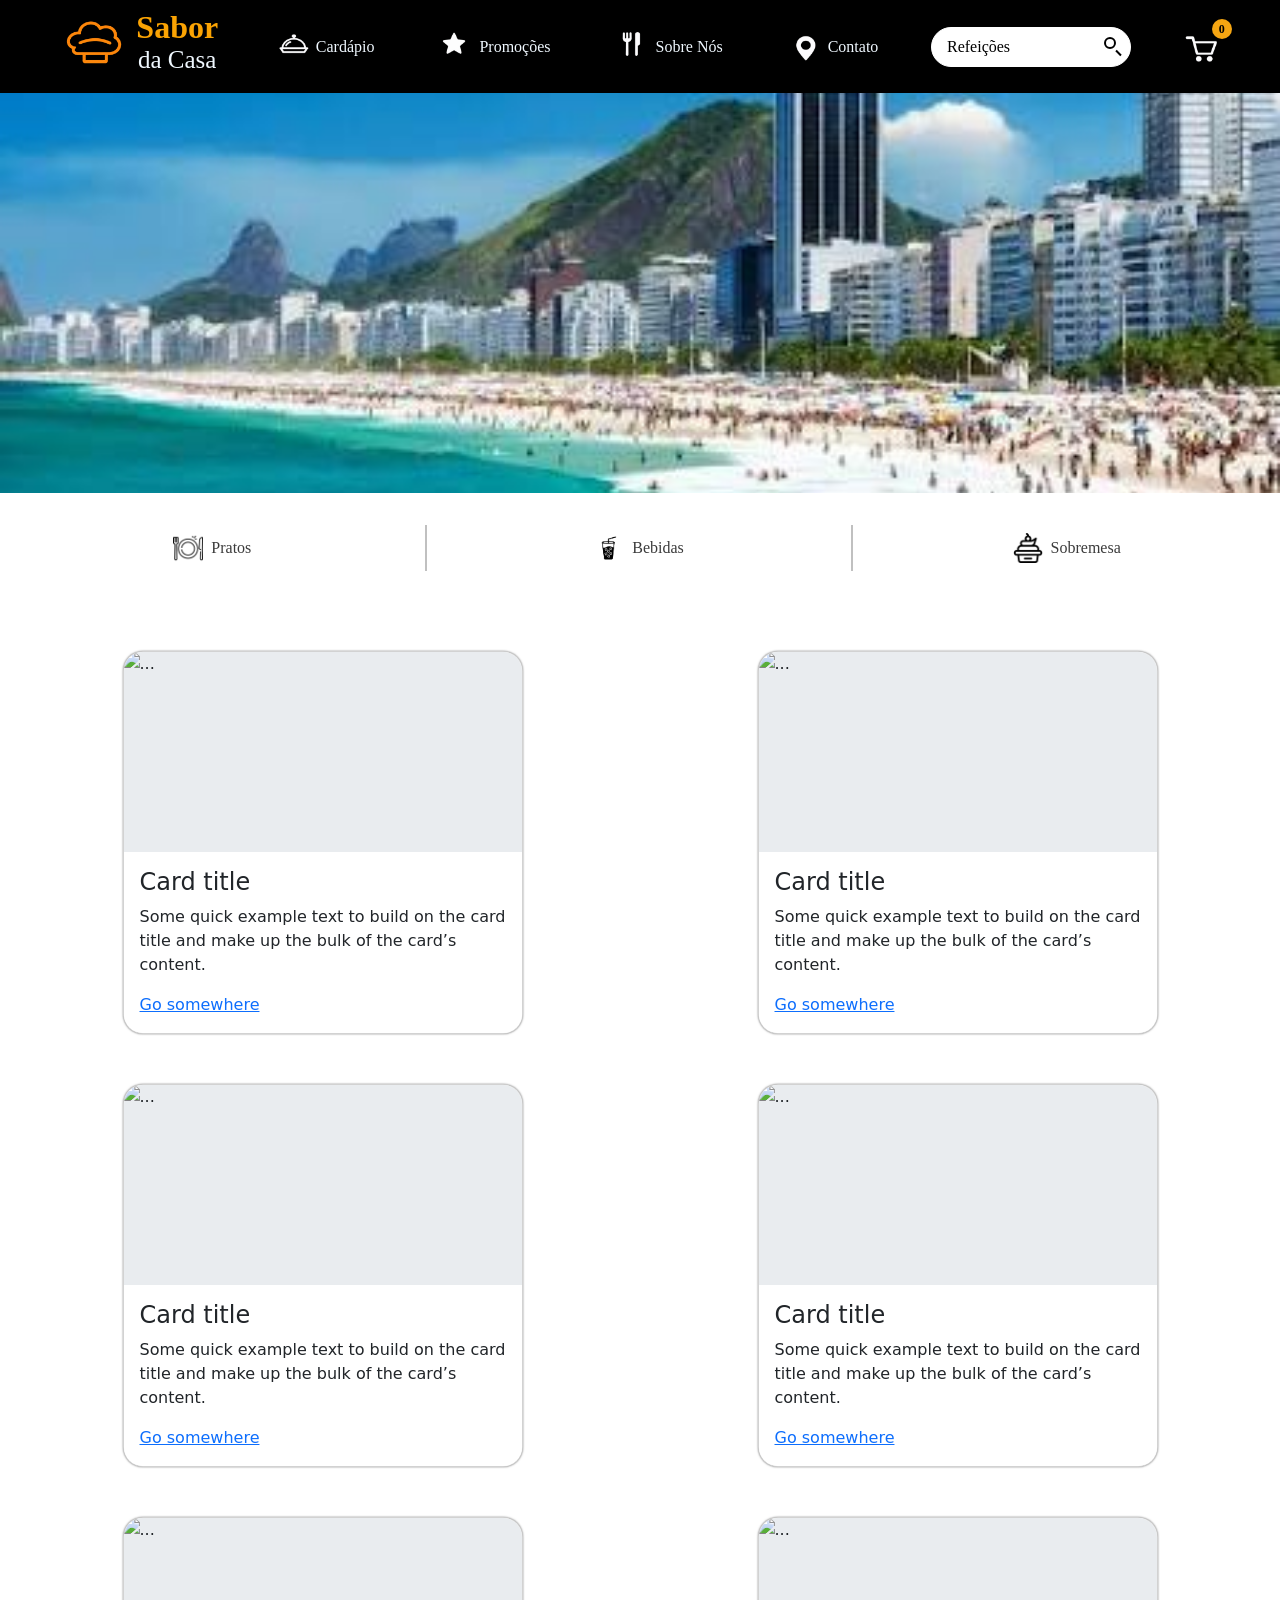
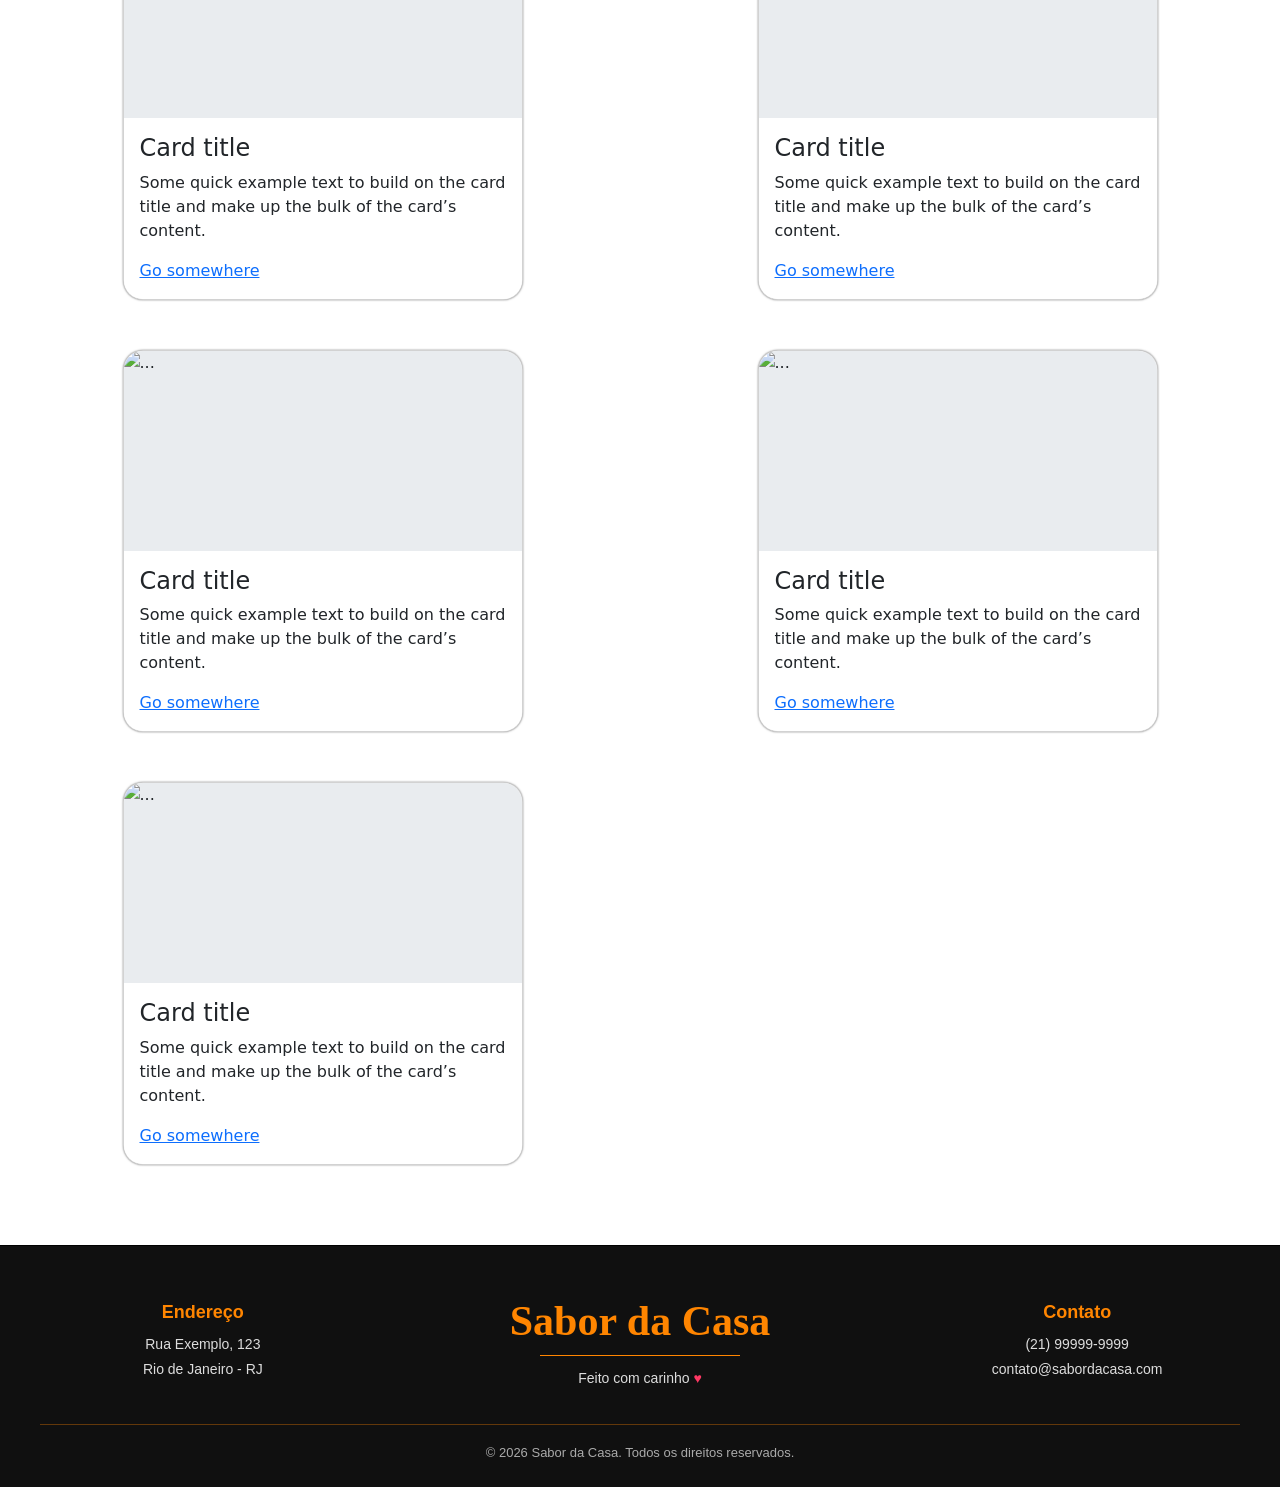
==== commit 3cca83e3: "Adicionei os cards de comida adicionei os cards de comida e fiz ajustes para que eles ficassem centr" ====
--- a/index.html
+++ b/index.html
@@ -79,6 +79,7 @@
 
     </header>
     <main>
+        <!-- ================================== Carroussel========================================================= -->
         <div id="carouselExample" class="carousel slide" data-bs-ride="carousel" data-bs-interval="1500">
             <div class="carousel-inner">
                 <div class="carousel-item active">
@@ -93,6 +94,8 @@
             </div>
         </div>
 
+        <!-- ================================== Barra de navegação da Main ========================================================= -->
+
         <div class="cardapio1">
             <div class="icones-cardapio">
                 <img src="Imagens/prato.png" alt="">
@@ -111,6 +114,118 @@
                 </span>
             </div>
         </div>
+
+        <!-- ================================== Cardápio Pratos========================================================= -->
+         <div class="grid">
+
+                
+                  <section class="card">
+                        <img src="https://rickandmortyapi.com/api/character/avatar/1.jpeg" class="card-img-top" alt="...">
+                        <div class="card-body">
+                          <h4 class="card-title">Card title</h4>
+                          <p class="card-text">Some quick example text to build on the card title and make up the bulk of the card’s content.</p>
+                          <a href="#" class="btn-solid theme-primary">Go somewhere</a>
+                        </div>
+                  </section>
+                
+
+                
+                  <section class="card">
+                      <img src="https://rickandmortyapi.com/api/character/avatar/1.jpeg" class="card-img-top" alt="...">
+                      <div class="card-body">
+                        <h4 class="card-title">Card title</h4>
+                        <p class="card-text">Some quick example text to build on the card title and make up the bulk of the card’s content.</p>
+                        <a href="#" class="btn-solid theme-primary">Go somewhere</a>
+                      </div>
+                  </section>
+
+                
+
+                
+                  <section class="card">
+                      <img src="https://rickandmortyapi.com/api/character/avatar/1.jpeg" class="card-img-top" alt="...">
+                      <div class="card-body">
+                        <h4 class="card-title">Card title</h4>
+                        <p class="card-text">Some quick example text to build on the card title and make up the bulk of the card’s content.</p>
+                        <a href="#" class="btn-solid theme-primary">Go somewhere</a>
+                      </div>
+                  </section>
+
+                    
+                
+                
+                  <section class="card">
+                        <img src="https://rickandmortyapi.com/api/character/avatar/1.jpeg" class="card-img-top" alt="...">
+                        <div class="card-body">
+                          <h4 class="card-title">Card title</h4>
+                          <p class="card-text">Some quick example text to build on the card title and make up the bulk of the card’s content.</p>
+                          <a href="#" class="btn-solid theme-primary">Go somewhere</a>
+                        </div>
+                  </section>
+
+                
+
+                
+                  <section class="card">
+                        <img src="https://rickandmortyapi.com/api/character/avatar/1.jpeg" class="card-img-top" alt="...">
+                        <div class="card-body">
+                          <h4 class="card-title">Card title</h4>
+                          <p class="card-text">Some quick example text to build on the card title and make up the bulk of the card’s content.</p>
+                          <a href="#" class="btn-solid theme-primary">Go somewhere</a>
+                        </div>
+                  </section>
+
+                
+                
+                
+                  <section class="card">
+                        <img src="https://rickandmortyapi.com/api/character/avatar/1.jpeg" class="card-img-top" alt="...">
+                        <div class="card-body">
+                          <h4 class="card-title">Card title</h4>
+                          <p class="card-text">Some quick example text to build on the card title and make up the bulk of the card’s content.</p>
+                          <a href="#" class="btn-solid theme-primary">Go somewhere</a>
+                        </div>
+                  </section>
+
+                
+
+                
+                  <section class="card">
+                        <img src="https://rickandmortyapi.com/api/character/avatar/1.jpeg" class="card-img-top" alt="...">
+                        <div class="card-body">
+                          <h4 class="card-title">Card title</h4>
+                          <p class="card-text">Some quick example text to build on the card title and make up the bulk of the card’s content.</p>
+                          <a href="#" class="btn-solid theme-primary">Go somewhere</a>
+                        </div>                   
+                  </section>
+
+                
+
+                
+                  <section class="card">
+                        <img src="https://rickandmortyapi.com/api/character/avatar/1.jpeg" class="card-img-top" alt="...">
+                        <div class="card-body">
+                          <h4 class="card-title">Card title</h4>
+                          <p class="card-text">Some quick example text to build on the card title and make up the bulk of the card’s content.</p>
+                          <a href="#" class="btn-solid theme-primary">Go somewhere</a>
+                        </div>
+                  </section>
+
+                
+
+                
+                  <section class="card">
+                        <img src="https://rickandmortyapi.com/api/character/avatar/1.jpeg" class="card-img-top" alt="...">
+                        <div class="card-body">
+                          <h4 class="card-title">Card title</h4>
+                          <p class="card-text">Some quick example text to build on the card title and make up the bulk of the card’s content.</p>
+                          <a href="#" class="btn-solid theme-primary">Go somewhere</a>
+                        </div>
+                  </section>
+
+                
+                
+            </div>
 
 
     </main>
--- a/style.css
+++ b/style.css
@@ -450,6 +450,84 @@
 
 }
 
+/* =================================== Cards Cardápio======================= */
+ .grid{
+        display: grid;
+        margin: 80px auto 0;
+        grid-template-columns: repeat(auto-fit, minmax(500px, 1fr));
+        grid-template-rows: auto;
+        align-items: start;
+        justify-items: center;
+        gap: 50px 10px;
+        padding: 0px 10px;
+        max-width: 5000px;
+        width: 100%;
+         
+    }
+
+    .card {
+           overflow: hidden; 
+           height: 100%;
+           width: 100%;
+           max-width: 400px;
+           display: flex;
+           flex-direction: column;
+           box-shadow: 0 0px 2px rgba(0, 0, 0, 0.521);
+           border-radius: 20px;
+           transition: all 0.6s ease;
+           
+        }   
+
+    .card:hover{
+           overflow: hidden; 
+           height: 100%;
+           display: flex;
+           flex-direction: column;
+           box-shadow: 0 4px 12px rgba(0, 0, 0, 0.521);
+           border-radius: 20px;
+           background-color: #D9AC10;      
+            
+           
+    }
+
+     .card-body{
+        background-color: #ffffff;      
+        transition: all 0.6s ease;      
+        
+     }
+
+     .card-body:hover{
+        background-color: #D9AC10;            
+     }
+    
+    .card-img-top{
+            width: 100%;
+            height: 200px;
+            object-fit: cover; 
+            object-position: center;
+            background-color: #e9ecef; 
+            border-bottom: none;
+            background-image: linear-gradient(black, black);
+            background-size: 0% 2px;
+            background-repeat: no-repeat;
+            background-position: bottom left;
+            transition: background-size 0.5s ease;
+        }
+
+    .card-img-top:hover{
+        object-fit: cover; 
+        background-color: #e9ecef; 
+        border-bottom: none;
+        object-fit: cover;
+        background-image: linear-gradient(black, black);
+        background-size: 100% 2px;
+        background-repeat: no-repeat;
+        background-position: bottom left;
+        
+            /* No hover, basta alterar o que muda: o tamanho do background */
+            background-size: 100% 2px;
+    }
+
 /* Aqui começa o footer que foi feito pelo arthur kkkkkk*/
 
 footer {
@@ -468,63 +546,64 @@
 /*  */
 
 
+/* =========================
+   RODAPÉ (FOOTER)
+========================= */
+
 .footer {
     background: #101010;
     color: #fff;
-    padding: 45px 7% 25px;
+    padding: 50px 20px 25px;
     font-family: 'Poppins', sans-serif;
-}
-
+    margin-top: 80px; /* Garante distância segura do grid de cards */
+    width: 100%;
+}
 
 .footer-container {
-    max-width: 1500px;
-    margin: auto;
+    max-width: 1200px;
+    margin: 0 auto;
     display: grid;
     grid-template-columns: 1fr 1.5fr 1fr;
     align-items: center;
     text-align: center;
     gap: 30px;
-    font-family: 'pacifico', cursive;
-}
-
+}
 
 .footer-info h3 {
     color: #ff8500;
-    font-size: 16px;
+    font-size: 18px;
     font-weight: 600;
-    margin-bottom: 5px;
-    font-family: 'pacifico', cursive;
+    margin-bottom: 8px;
 }
 
 .footer-info p {
     color: #ddd;
-    font-size: 13px;
-    line-height: 2;
-    font-weight: 400;
-    font-family: 'pacifico', cursive;
-}
-
+    font-size: 14px;
+    line-height: 1.8;
+    margin-bottom: 0;
+}
 
 .footer-logo h2 {
     font-family: 'Dancing Script', cursive;
-    font-size: 48px;
+    font-size: 42px;
     font-weight: 700;
     color: #ff8500;
-    margin-bottom: 10px;
-
+    margin-bottom: 8px;
 }
 
 .footer-line {
-    width: 75%;
+    width: 60%;
+    max-width: 200px;
     height: 1px;
     background: #ff8500;
     margin: 0 auto 12px;
 }
 
 .footer-logo p {
-    font-size: 13px;
+    font-size: 14px;
     color: #ddd;
     font-weight: 300;
+    margin-bottom: 0;
 }
 
 .heart {
@@ -533,29 +612,59 @@
     animation: pulsar 1.3s infinite;
 }
 
-/* isso aqui é a animação do coraçãozin */
 @keyframes pulsar {
-
-    0%,
-    100% {
+    0%, 100% {
         transform: scale(1);
     }
-
     50% {
         transform: scale(1.3);
     }
 }
 
 .footer-bottom {
-    max-width: 1500px;
-    margin: 30px auto 0;
-    padding-top: 15px;
-    border-top: 1px solid #ff8500;
+    max-width: 1200px;
+    margin: 35px auto 0;
+    padding-top: 18px;
+    border-top: 1px solid rgba(255, 133, 0, 0.35);
     text-align: center;
 }
 
 .footer-bottom p {
-    color: #ccc;
-    font-size: 12px;
-    font-weight: 300;
+    color: #aaa;
+    font-size: 13px;
+    margin-bottom: 0;
+}
+
+/* ===================================================
+   RESPONSIVIDADE DO FOOTER (Mobile / Tablet)
+=================================================== */
+
+@media (max-width: 768px) {
+    .footer {
+        padding: 40px 16px 20px;
+    }
+
+    .footer-container {
+        /* Passa de 3 colunas para 1 coluna vertical */
+        grid-template-columns: 1fr;
+        gap: 28px;
+    }
+
+    /* Coloca o logo em primeiro lugar na pilha do mobile */
+    .footer-logo {
+        order: -1;
+    }
+
+    .footer-logo h2 {
+        font-size: 34px;
+    }
+
+    .footer-info h3 {
+        font-size: 16px;
+    }
+
+    .footer-info p {
+        font-size: 13px;
+    }
+}
 }
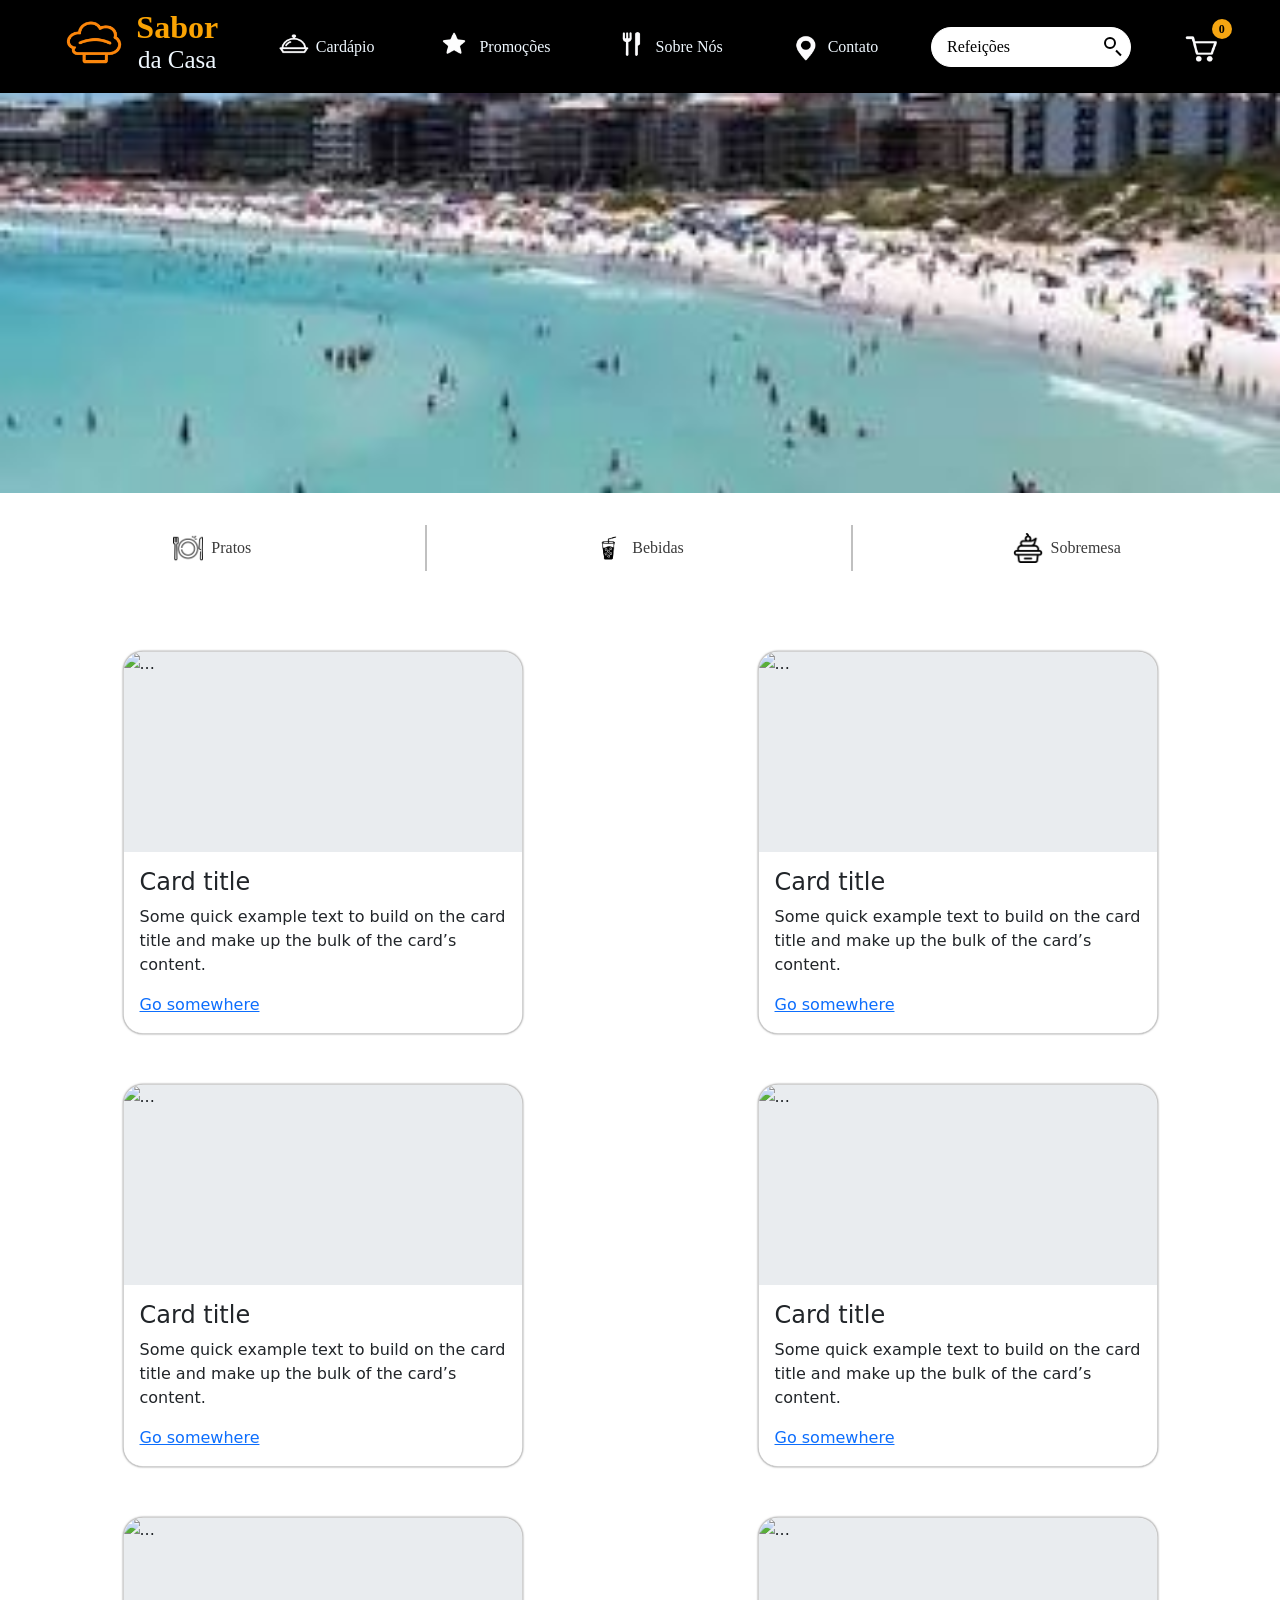
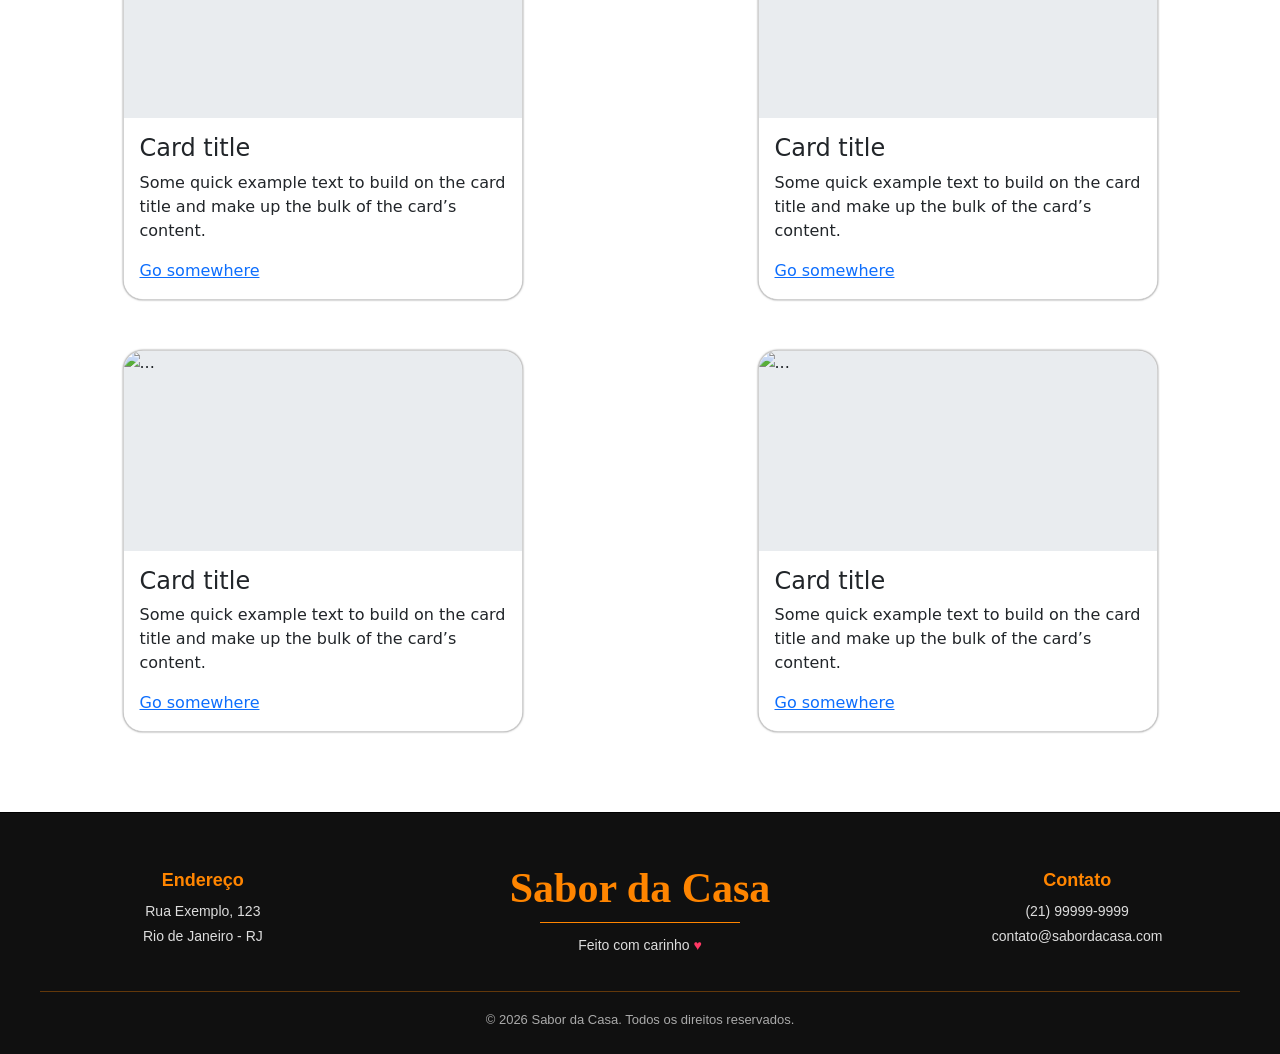
==== commit 75a37fae: "Apaguei os arquivos do pedro Apaguei os arquivos do pedro relacionados com o header pq inclui eles n" ====
--- a/index.html
+++ b/index.html
@@ -210,20 +210,7 @@
                           <a href="#" class="btn-solid theme-primary">Go somewhere</a>
                         </div>
                   </section>
-
-                
-
-                
-                  <section class="card">
-                        <img src="https://rickandmortyapi.com/api/character/avatar/1.jpeg" class="card-img-top" alt="...">
-                        <div class="card-body">
-                          <h4 class="card-title">Card title</h4>
-                          <p class="card-text">Some quick example text to build on the card title and make up the bulk of the card’s content.</p>
-                          <a href="#" class="btn-solid theme-primary">Go somewhere</a>
-                        </div>
-                  </section>
-
-                
+               
                 
             </div>
 
--- a/style.css
+++ b/style.css
@@ -258,8 +258,8 @@
 
 @media (max-width: 768px) {
     #cabecalho {
-        flex-direction: column; /* Empilha os blocos verticalmente */
-        align-items: center;    /* Centraliza tudo na tela */
+        flex-direction: column; 
+        align-items: center;   
         padding: 15px 16px;
         gap: 16px;
     }
@@ -306,8 +306,8 @@
 
     /* Barra de pesquisa bem mais fina e compacta */
     .search-form input {
-        width: 150px;           /* Tamanho reduzido para não pesar */
-        height: 34px;           /* Altura mais discreta */
+        width: 150px;          
+        height: 34px;          
         padding: 6px 32px 6px 12px;
         font-size: 13px;
         border-radius: 17px;
@@ -547,7 +547,7 @@
 
 
 /* =========================
-   RODAPÉ (FOOTER)
+            footer
 ========================= */
 
 .footer {
@@ -555,7 +555,7 @@
     color: #fff;
     padding: 50px 20px 25px;
     font-family: 'Poppins', sans-serif;
-    margin-top: 80px; /* Garante distância segura do grid de cards */
+    margin-top: 80px; 
     width: 100%;
 }
 
@@ -584,7 +584,7 @@
 }
 
 .footer-logo h2 {
-    font-family: 'Dancing Script', cursive;
+    font-family: Georgia, 'Times New Roman', Times, serif;
     font-size: 42px;
     font-weight: 700;
     color: #ff8500;
@@ -667,4 +667,3 @@
         font-size: 13px;
     }
 }
-}
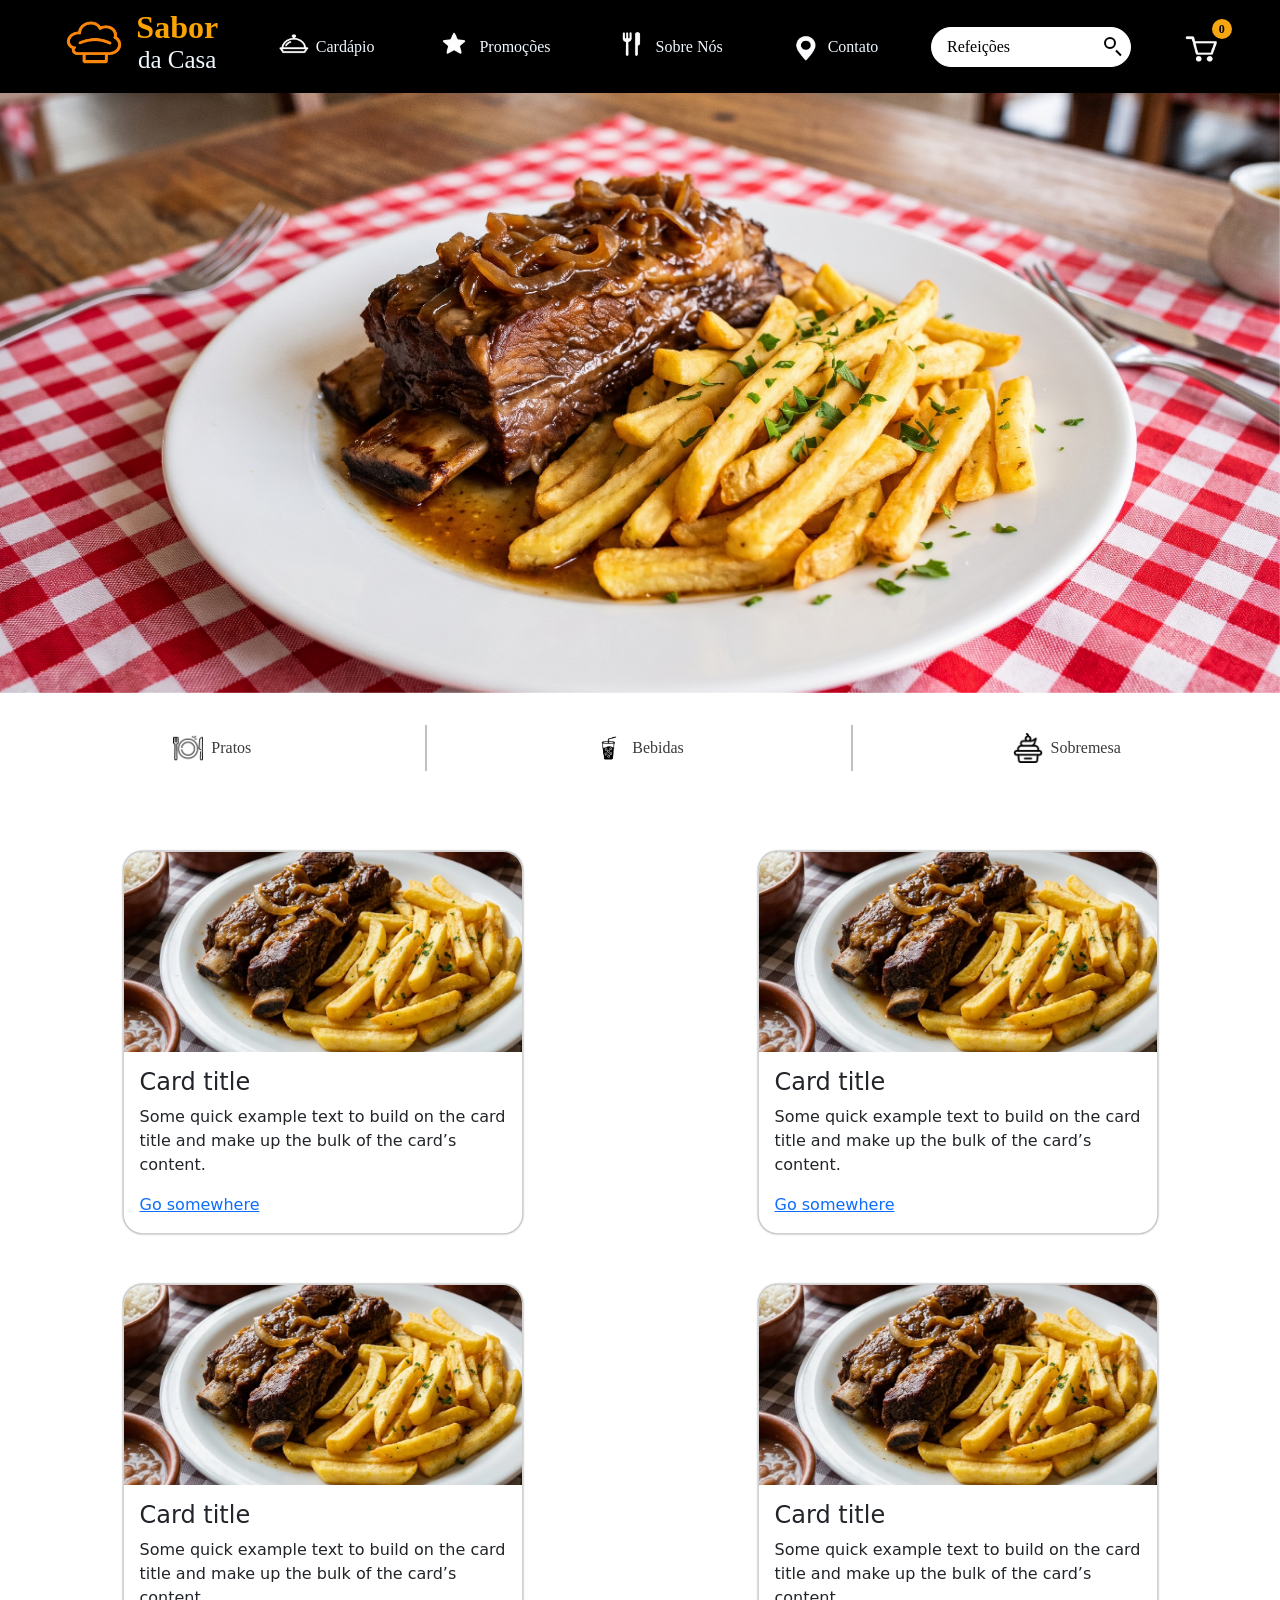
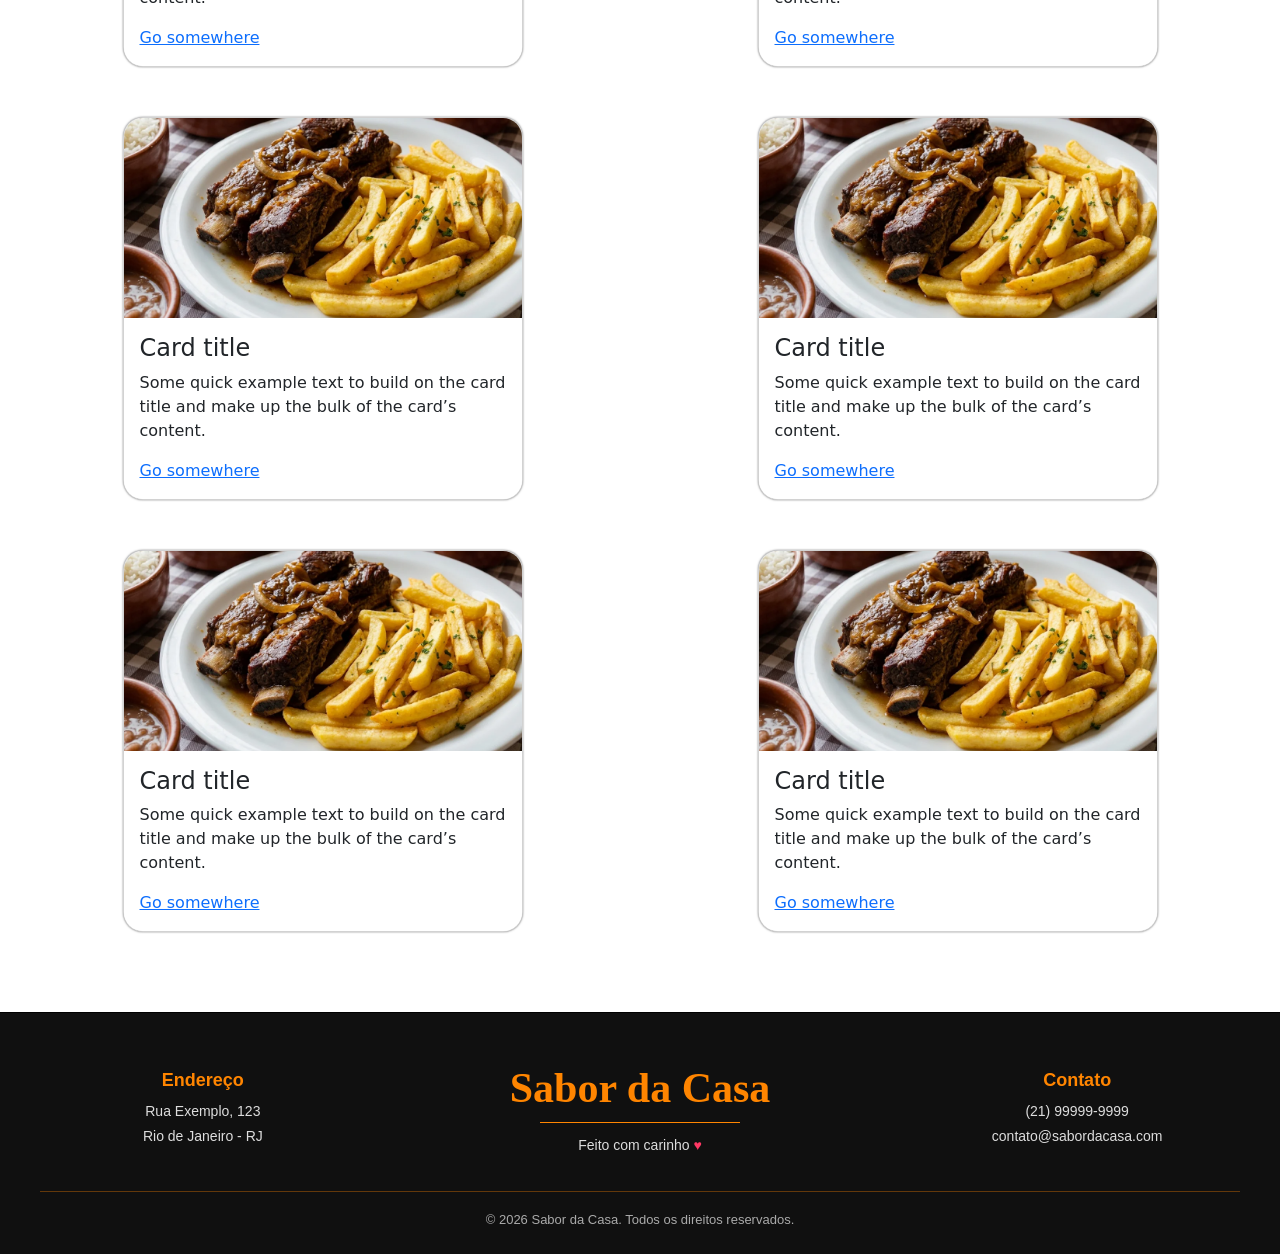
==== commit ca23eef0: "Menu do header funcional Deixei o menu do header funcional. Ao clicar em um dos icones, a página rol" ====
--- a/index.html
+++ b/index.html
@@ -7,6 +7,7 @@
     <link href="https://cdn.jsdelivr.net/npm/bootstrap@5.2.1/dist/css/bootstrap.min.css" rel="stylesheet"
         integrity="sha384-iYQeCzEYFbKjA/T2uDLTpkwGzCiq6soy8tYaI1GyVh/UjpbCx/TYkiZhlZB6+fzT" crossorigin="anonymous">
     <link rel="stylesheet" href="style.css">
+    <link rel="" href="">
 
 
     <title>Document</title>
@@ -32,12 +33,12 @@
         <!-- MENU -->
         <nav>
 
-            <a href="#">
+            <a href="#secao-cardapio">
                 <img src="Imagens/04_cardapio.png" alt="">
                 <span>Cardápio</span>
             </a>
 
-            <a href="#">
+            <a href="#carouselExample">
                 <img class="icone-estrela" src="Imagens/02_promocoes_estrela.png" alt="">
                 <span>Promoções</span>
             </a>
@@ -47,7 +48,7 @@
                 <span>Sobre Nós</span>
             </a>
 
-            <a href="#">
+            <a href="#secao-contato">
                 <img src="Imagens/01_contato_localizacao.png" alt="">
                 <span>Contato</span>
             </a>
@@ -83,13 +84,13 @@
         <div id="carouselExample" class="carousel slide" data-bs-ride="carousel" data-bs-interval="1500">
             <div class="carousel-inner">
                 <div class="carousel-item active">
-                    <img src="Imagens/images (4).jpg" class="d-block w-100" alt="...">
+                    <img src="Imagens/costela_c_fritas_carrossel.png" class="d-block w-100" alt="...">
                 </div>
                 <div class="carousel-item">
-                    <img src="Imagens/images (5).jpg" class="d-block w-100" alt="...">
+                    <img src="Imagens/churrascomisot_carrossel.png" class="d-block w-100" alt="...">
                 </div>
                 <div class="carousel-item">
-                    <img src="Imagens/images (6).jpg" class="d-block w-100" alt="...">
+                    <img src="Imagens/pudim_carrossel.png" class="d-block w-100" alt="...">
                 </div>
             </div>
         </div>
@@ -116,22 +117,22 @@
         </div>
 
         <!-- ================================== Cardápio Pratos========================================================= -->
-         <div class="grid">
-
-                
-                  <section class="card">
-                        <img src="https://rickandmortyapi.com/api/character/avatar/1.jpeg" class="card-img-top" alt="...">
-                        <div class="card-body">
-                          <h4 class="card-title">Card title</h4>
-                          <p class="card-text">Some quick example text to build on the card title and make up the bulk of the card’s content.</p>
-                          <a href="#" class="btn-solid theme-primary">Go somewhere</a>
-                        </div>
-                  </section>
-                
-
-                
-                  <section class="card">
-                      <img src="https://rickandmortyapi.com/api/character/avatar/1.jpeg" class="card-img-top" alt="...">
+         <div class="grid" id="secao-cardapio">
+
+                
+                  <section class="card">
+                        <img src="Imagens/costela_com_fritas.png" class="card-img-top" alt="...">
+                        <div class="card-body">
+                          <h4 class="card-title">Card title</h4>
+                          <p class="card-text">Some quick example text to build on the card title and make up the bulk of the card’s content.</p>
+                          <a href="#" class="btn-solid theme-primary">Go somewhere</a>
+                        </div>
+                  </section>
+                
+
+                
+                  <section class="card">
+                      <img src="Imagens/costela_com_fritas.png" class="card-img-top" alt="...">
                       <div class="card-body">
                         <h4 class="card-title">Card title</h4>
                         <p class="card-text">Some quick example text to build on the card title and make up the bulk of the card’s content.</p>
@@ -143,7 +144,7 @@
 
                 
                   <section class="card">
-                      <img src="https://rickandmortyapi.com/api/character/avatar/1.jpeg" class="card-img-top" alt="...">
+                      <img src="Imagens/costela_com_fritas.png" class="card-img-top" alt="...">
                       <div class="card-body">
                         <h4 class="card-title">Card title</h4>
                         <p class="card-text">Some quick example text to build on the card title and make up the bulk of the card’s content.</p>
@@ -155,43 +156,43 @@
                 
                 
                   <section class="card">
-                        <img src="https://rickandmortyapi.com/api/character/avatar/1.jpeg" class="card-img-top" alt="...">
-                        <div class="card-body">
-                          <h4 class="card-title">Card title</h4>
-                          <p class="card-text">Some quick example text to build on the card title and make up the bulk of the card’s content.</p>
-                          <a href="#" class="btn-solid theme-primary">Go somewhere</a>
-                        </div>
-                  </section>
-
-                
-
-                
-                  <section class="card">
-                        <img src="https://rickandmortyapi.com/api/character/avatar/1.jpeg" class="card-img-top" alt="...">
-                        <div class="card-body">
-                          <h4 class="card-title">Card title</h4>
-                          <p class="card-text">Some quick example text to build on the card title and make up the bulk of the card’s content.</p>
-                          <a href="#" class="btn-solid theme-primary">Go somewhere</a>
-                        </div>
-                  </section>
-
-                
-                
-                
-                  <section class="card">
-                        <img src="https://rickandmortyapi.com/api/character/avatar/1.jpeg" class="card-img-top" alt="...">
-                        <div class="card-body">
-                          <h4 class="card-title">Card title</h4>
-                          <p class="card-text">Some quick example text to build on the card title and make up the bulk of the card’s content.</p>
-                          <a href="#" class="btn-solid theme-primary">Go somewhere</a>
-                        </div>
-                  </section>
-
-                
-
-                
-                  <section class="card">
-                        <img src="https://rickandmortyapi.com/api/character/avatar/1.jpeg" class="card-img-top" alt="...">
+                        <img src="Imagens/costela_com_fritas.png" class="card-img-top" alt="...">
+                        <div class="card-body">
+                          <h4 class="card-title">Card title</h4>
+                          <p class="card-text">Some quick example text to build on the card title and make up the bulk of the card’s content.</p>
+                          <a href="#" class="btn-solid theme-primary">Go somewhere</a>
+                        </div>
+                  </section>
+
+                
+
+                
+                  <section class="card">
+                        <img src="Imagens/costela_com_fritas.png" class="card-img-top" alt="...">
+                        <div class="card-body">
+                          <h4 class="card-title">Card title</h4>
+                          <p class="card-text">Some quick example text to build on the card title and make up the bulk of the card’s content.</p>
+                          <a href="#" class="btn-solid theme-primary">Go somewhere</a>
+                        </div>
+                  </section>
+
+                
+                
+                
+                  <section class="card">
+                        <img src="Imagens/costela_com_fritas.png" class="card-img-top" alt="...">
+                        <div class="card-body">
+                          <h4 class="card-title">Card title</h4>
+                          <p class="card-text">Some quick example text to build on the card title and make up the bulk of the card’s content.</p>
+                          <a href="#" class="btn-solid theme-primary">Go somewhere</a>
+                        </div>
+                  </section>
+
+                
+
+                
+                  <section class="card">
+                        <img src="Imagens/costela_com_fritas.png" class="card-img-top" alt="...">
                         <div class="card-body">
                           <h4 class="card-title">Card title</h4>
                           <p class="card-text">Some quick example text to build on the card title and make up the bulk of the card’s content.</p>
@@ -203,7 +204,7 @@
 
                 
                   <section class="card">
-                        <img src="https://rickandmortyapi.com/api/character/avatar/1.jpeg" class="card-img-top" alt="...">
+                        <img src="Imagens/costela_com_fritas.png" class="card-img-top" alt="...">
                         <div class="card-body">
                           <h4 class="card-title">Card title</h4>
                           <p class="card-text">Some quick example text to build on the card title and make up the bulk of the card’s content.</p>
@@ -217,7 +218,7 @@
 
     </main>
 
-    <footer class="footer">
+    <footer class="footer" id="secao-contato">
 
         <!-- Container que organiza as informações do rodapé -->
         <div class="footer-container">
@@ -278,13 +279,39 @@
 
 
     </footer>
-</body>
+
 <script src="https://cdn.jsdelivr.net/npm/bootstrap@5.2.1/dist/js/bootstrap.bundle.min.js"
     integrity="sha384-u1OknCvxWvY5kfmNBILK2hRnQC3Pr17a+RTT6rIHI7NnikvbZlHgTPOOmMi466C8" crossorigin="anonymous">
-
-
-
-
-    </script>
+</script>
+
+<!-- <script src="script.js"></script> -->
+<script>
+  document.addEventListener('click', function (e) {
+    const link = e.target.closest('nav a');
+    if (!link) return;
+
+    const href = link.getAttribute('href');
+
+    if (href && href.startsWith('#') && href.length > 1) {
+      const alvo = document.querySelector(href);
+
+      if (alvo) {
+        e.preventDefault();
+
+        const header = document.getElementById('cabecalho');
+        const alturaHeader = header ? header.offsetHeight : 0;
+        const topoAlvo = alvo.getBoundingClientRect().top + window.pageYOffset - alturaHeader;
+
+        window.scrollTo({
+          top: topoAlvo,
+          behavior: 'smooth'
+        });
+      }
+    }
+  });
+</script>
+</body>
+
+
 
 </html>
--- a/style.css
+++ b/style.css
@@ -5,6 +5,9 @@
     padding: 0;
     box-sizing: border-box;
 }
+html {
+    scroll-behavior: smooth !important;
+}
 
 body {
     display: flex;
@@ -18,7 +21,16 @@
    CABEÇALHO
 ========================= */
 
+#carouselExample,
+#secao-cardapio,
+#secao-contato {
+    scroll-margin-top: 110px;
+}
+
 #cabecalho {
+    position: sticky;
+    top: 0;
+    z-index: 1000;
     display: flex;
     align-items: center;
     justify-content: space-around;
@@ -385,8 +397,9 @@
 }
 
 #carouselExample .carousel-item img {
-    height: 400px;
+    height: 600px;
     object-fit: cover;
+    object-position: center;
 }
 
 .cardapio1 {
